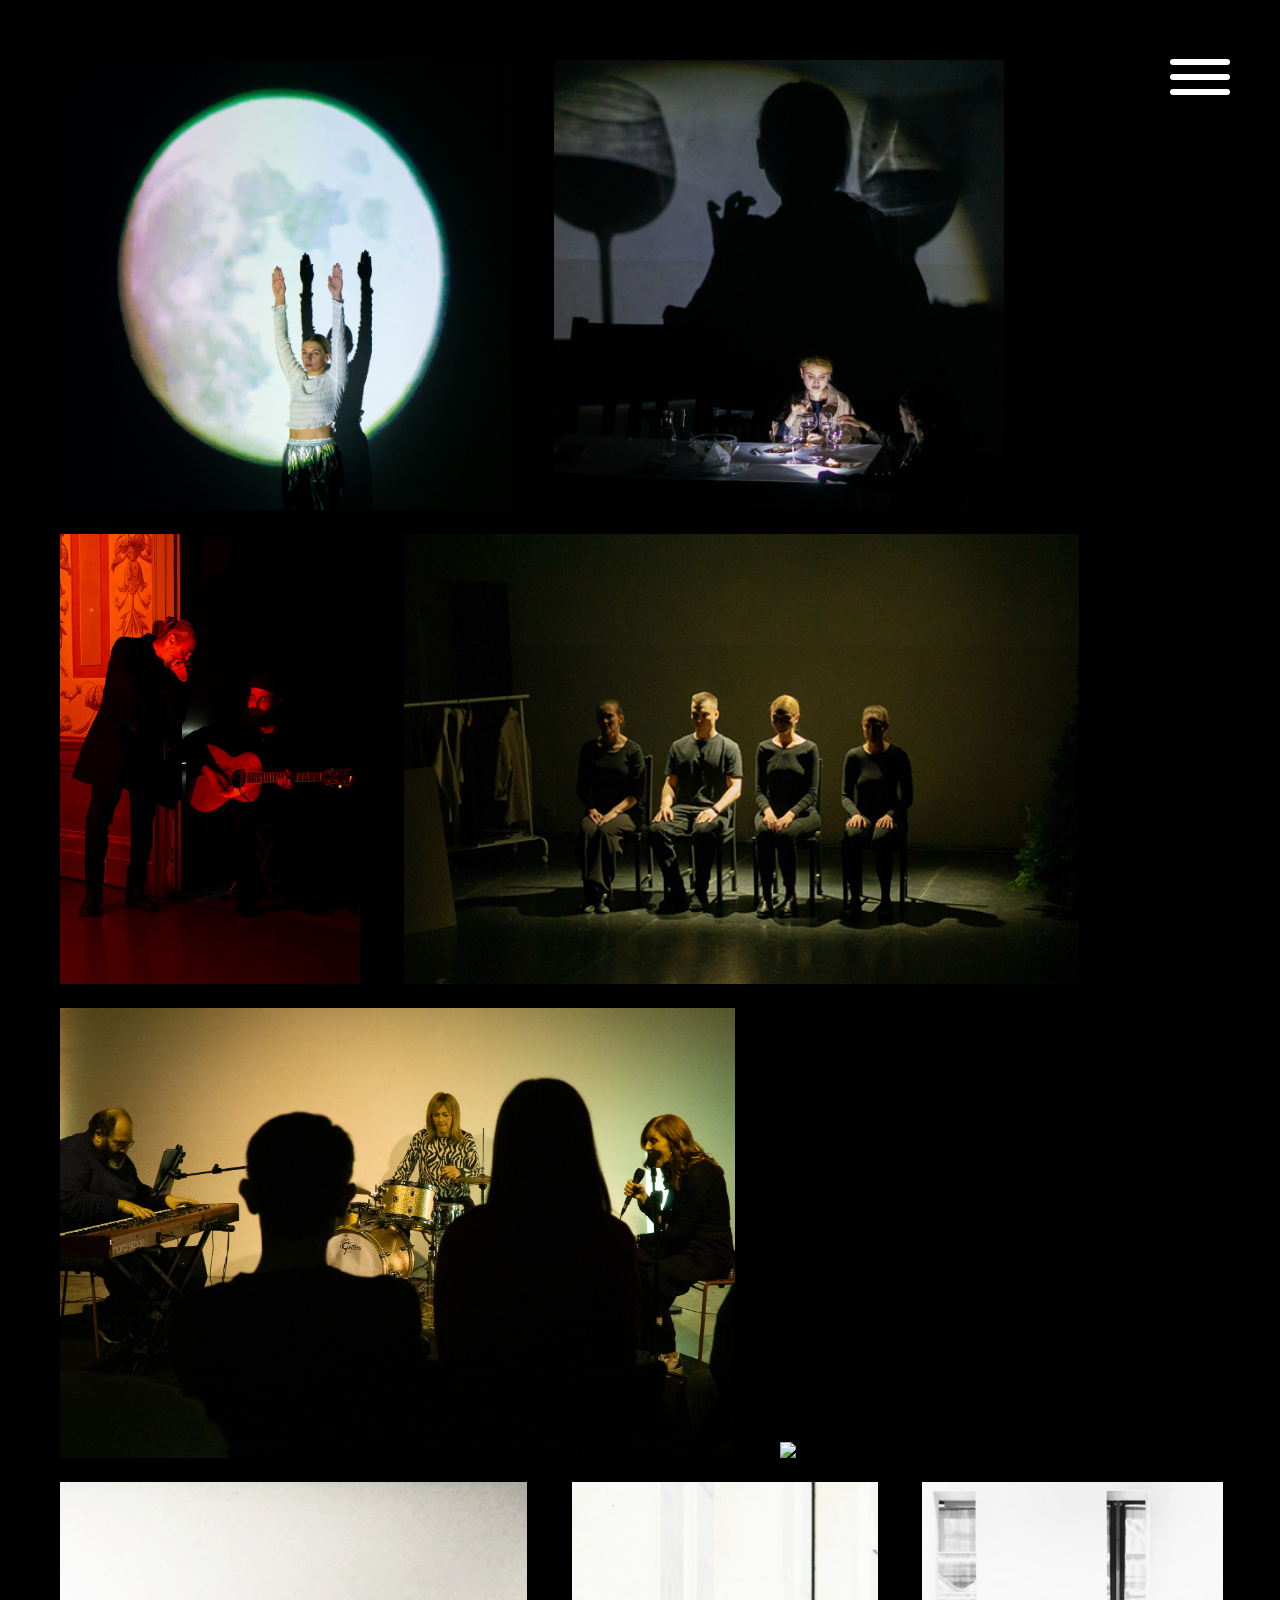
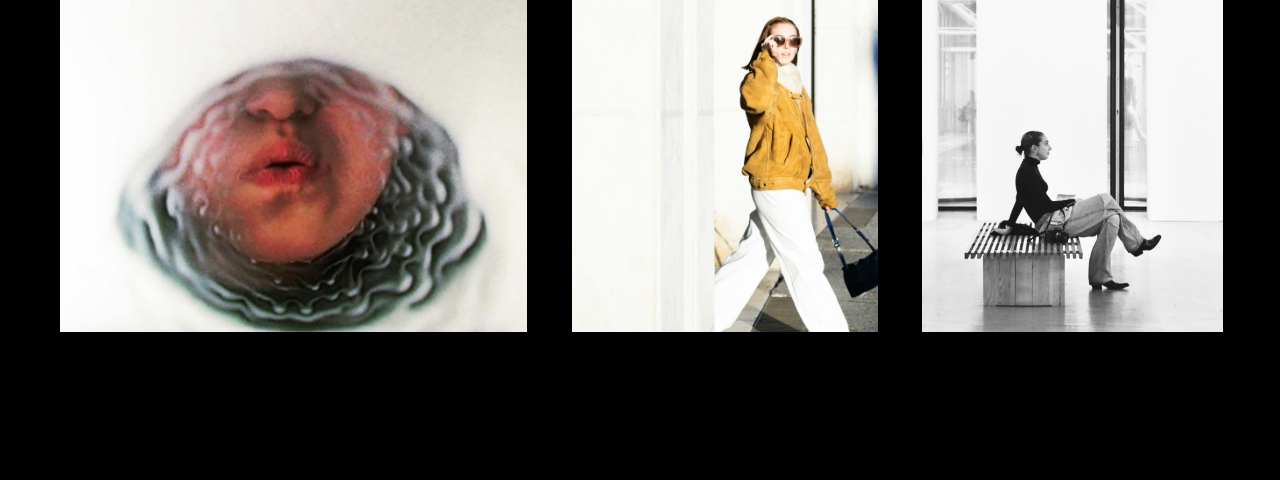
==== ph.html @ f19edca5 "menu js" ====
<!DOCTYPE html>
<html lang="en">
<head>
    <meta charset="UTF-8">
    <meta name="viewport" content="width=device-width, initial-scale=1.0">
    <link rel="stylesheet" href="css/style.css">
    <link rel="stylesheet" href="hamburgers.css">
    <title>Gaia Di Donna Portfolio/ph</title>
</head>

<button id="toggle" class="hamburger hamburger--arrow" type="button">
    <span class="hamburger-box">
      <span class="hamburger-inner"></span>
    </span>
  </button>

<nav id="menu">
 <ul>
    <li><a href="index.html" class="menu-item">Gaia Di Donna</a></li>
    <li><a href="#Work" class="menu-item">Work</a></li>
    <li><a href="ph.html" class="menu-item">PH</a></li>
    <li><a href="#graphic" class="menu-item">Graphic</a></li>
 </ul>
 <h3>
    <p1><categories>Education</categories><br>
    Liceo Leonardo graphic<br>
    IUSVE Advertising & Marketing<br>
    LABA Digital design and communication<br>
    <categories>Languages</categories><br>
    It (madrelingua)<br>
    En (B1)<br>
    <categories>Interest</categories><br>
    Art | Design | Photography | Architcture | Cinema | Music |<br>
    <categories>Skills</categories><br>
    Good listener and communicator | Organizational and planning skills | Critical thinking | Motivated | Responsibility | Creativity !<br>
    <categories>Digital Skils</categories><br>
    Ps, Ai, In, Pr, Ae, XD | Figma | Social Media | Wordpress | HTML CSS SASS |<br><br>
    <categories>Contact</categories><br>
    <a href="mailto:gaialibera2001@gmail.com">gaialibera2001@gmail.com</a><br>
    <a href="https://www.instagram.com/gaia.didonna/" target="_blank">Instagram</a><br>
    <a href="https://www.linkedin.com/in/gaia-di-donna-918ab31b4" target="_blank">Linkedin</a><br><br></p1>
    <p2><credits>This website is designed and developed By me</credits></p2>
 </h3>
</nav>

<div class="Photographies">
    <img id="PH1" src="images/handsup-09.jpg">
    <img id="PH2" src="images/bielorusso-5.jpg">
    <img id="PH5" src="images/fote.jpg">
    <img id="PH4" src="images/foto.jpg">
    <img id="PH3" src="images/ambientejazz-2.jpg">
    <img id="PH6" src="images/fota.jpg">
    <img id="PH7" src="images/Avisco.png">
    <img id="PH8" src="images/cla.jpg">
    <img id="PH9" src="images/foti.jpg">
</div>

<script src="animation.js"></script>
</html>
---- css/style.css ----
* {
  font-family: Helvetica;
  margin: 0px;
}

a {
  text-decoration: none;
}

#toggle {
  transform: scale(1.5);
  width: 100px;
  height: 100px;
  position: fixed;
  top: 30px;
  right: 30px;
  z-index: 100;
}

#menu {
  background-color: white;
  color: black;
  width: 27vh;
  height: 100vh;
  text-align: left;
  position: fixed;
  right: -27vh;
  transition: all 0.3s;
  padding-top: 75px;
  z-index: 99;
}
#menu li {
  list-style-type: none;
}
#menu ul a {
  text-decoration: none;
  font-size: 20pt;
  margin-left: -20px;
  font-weight: lighter;
  color: black;
  position: relative;
  top: 100px;
}
#menu h3 {
  font-weight: lighter;
  font-size: 9pt;
  position: absolute;
  bottom: 70px;
  margin: 20px;
}
#menu h3 p1 {
  line-height: 18px;
}
#menu h3 p1 categories {
  font-weight: bold;
}
#menu h3 a {
  text-decoration: none;
  color: black;
}

#menu.active {
  right: 0;
}

text {
  color: rgb(150, 150, 150);
  font-size: 15px;
  position: relative;
  top: 10px;
  left: 90px;
}
text p {
  white-space: pre-line;
}

div.sfondo {
  height: 100vh;
  width: 100vw;
  background-color: black;
  z-index: 0;
}
div.sfondo img {
  height: 300px;
  position: absolute;
  top: 500px;
}
div.sfondo #bosch-fragola {
  left: 560px;
}
div.sfondo #bosch-verticale {
  left: 1140px;
}
div.sfondo #bosch-gufo {
  height: 350px;
  top: 480px;
  left: 30px;
}

.Photographies {
  height: 2000px;
  width: 100vw;
  background-color: black;
  z-index: 0;
  padding: 40px;
}
.Photographies img {
  height: 450px;
  margin-top: 20px;
  margin-left: 20px;
  margin-right: 20px;
}

@media screen and (max-width: 767px) {
  div.portfolio {
    height: 1920px;
    width: 767px;
  }
}

/*# sourceMappingURL=style.css.map */
---- hamburgers.css ----
/*!
 * Hamburgers
 * @description Tasty CSS-animated hamburgers
 * @author Jonathan Suh @jonsuh
 * @site https://jonsuh.com/hamburgers
 * @link https://github.com/jonsuh/hamburgers
 */
.hamburger {
  padding: 15px 15px;
  display: inline-block;
  cursor: pointer;
  transition-property: opacity, filter;
  transition-duration: 0.15s;
  transition-timing-function: linear;
  font: inherit;
  color: inherit;
  text-transform: none;
  background-color: transparent;
  border: 0;
  margin: 0;
  overflow: visible; }
  .hamburger.is-active .hamburger-inner,
  .hamburger.is-active .hamburger-inner::before,
  .hamburger.is-active .hamburger-inner::after {
    background-color: #000; }

.hamburger-box {
  width: 40px;
  height: 24px;
  display: inline-block;
  position: relative; }

.hamburger-inner {
  display: block;
  top: 50%;
  margin-top: -2px; }
  .hamburger-inner, .hamburger-inner::before, .hamburger-inner::after {
    width: 40px;
    height: 4px;
    background-color: #ffffff;
    border-radius: 4px;
    position: absolute;
    transition-property: transform;
    transition-duration: 0.15s;
    transition-timing-function: ease; }
  .hamburger-inner::before, .hamburger-inner::after {
    content: "";
    display: block; }
  .hamburger-inner::before {
    top: -10px; }
  .hamburger-inner::after {
    bottom: -10px; }

/*
   * Arrow
   */
.hamburger--arrow.is-active .hamburger-inner::before {
  transform: translate3d(-8px, 0, 0) rotate(-45deg) scale(0.7, 1); }

.hamburger--arrow.is-active .hamburger-inner::after {
  transform: translate3d(-8px, 0, 0) rotate(45deg) scale(0.7, 1); }
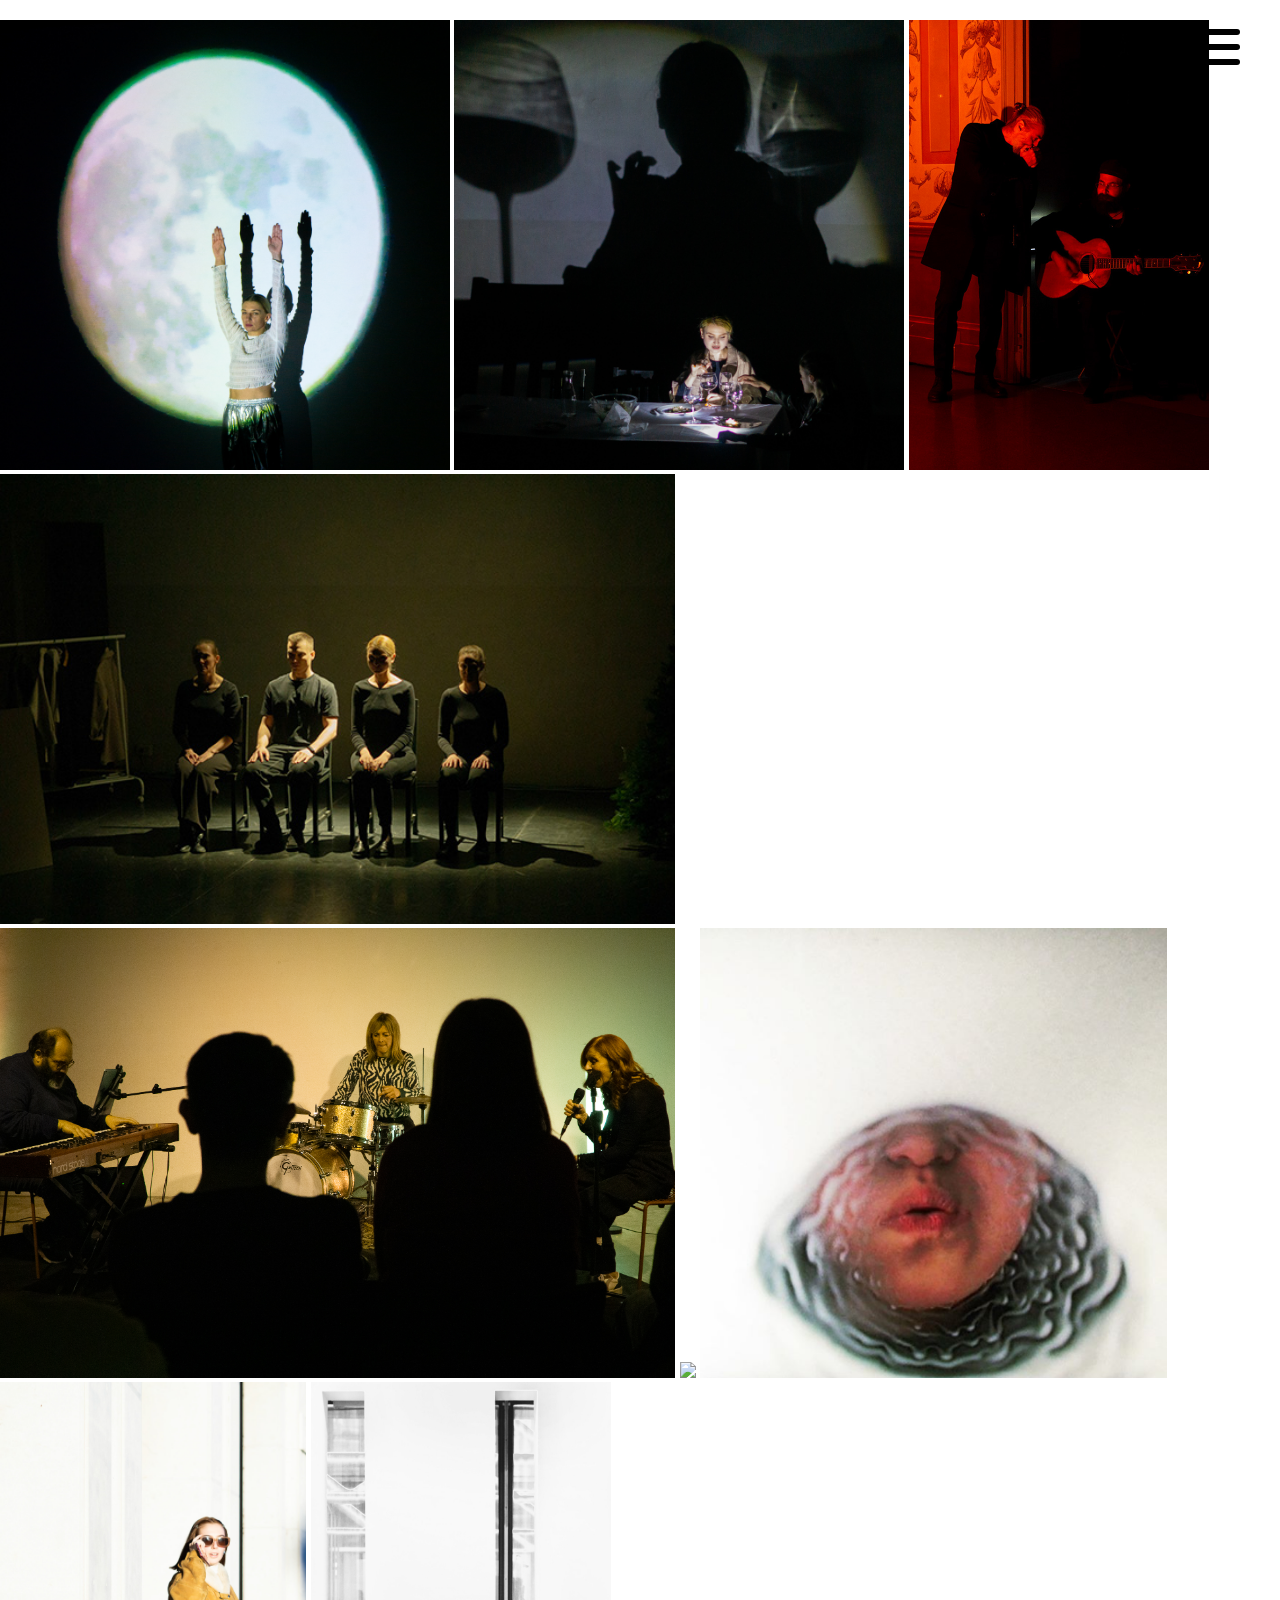
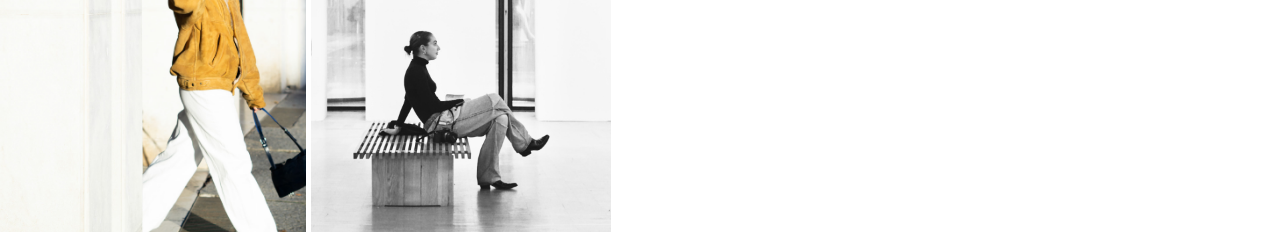
==== commit 08040576: "non ricordo" ====
--- a/ph.html
+++ b/ph.html
@@ -5,6 +5,7 @@
     <meta name="viewport" content="width=device-width, initial-scale=1.0">
     <link rel="stylesheet" href="css/style.css">
     <link rel="stylesheet" href="hamburgers.css">
+    <link href="https://cdn.jsdelivr.net/npm/bootstrap@5.3.2/dist/css/bootstrap.min.css" rel="stylesheet" integrity="sha384-T3c6CoIi6uLrA9TneNEoa7RxnatzjcDSCmG1MXxSR1GAsXEV/Dwwykc2MPK8M2HN" crossorigin="anonymous">
     <title>Gaia Di Donna Portfolio/ph</title>
 </head>
 
@@ -43,7 +44,7 @@
  </h3>
 </nav>
 
-<div class="Photographies">
+<div class="container">
     <img id="PH1" src="images/handsup-09.jpg">
     <img id="PH2" src="images/bielorusso-5.jpg">
     <img id="PH5" src="images/fote.jpg">
--- a/css/style.css
+++ b/css/style.css
@@ -12,19 +12,18 @@
   width: 100px;
   height: 100px;
   position: fixed;
-  top: 30px;
-  right: 30px;
+  right: 20px;
   z-index: 100;
 }
 
 #menu {
   background-color: white;
   color: black;
-  width: 27vh;
+  width: 40vh;
   height: 100vh;
   text-align: left;
   position: fixed;
-  right: -27vh;
+  right: -40vh;
   transition: all 0.3s;
   padding-top: 75px;
   z-index: 99;
@@ -39,7 +38,10 @@
   font-weight: lighter;
   color: black;
   position: relative;
-  top: 100px;
+  top: 30px;
+}
+#menu li :hover {
+  color: rgb(208, 208, 208);
 }
 #menu h3 {
   font-weight: lighter;
@@ -74,47 +76,52 @@
   white-space: pre-line;
 }
 
-div.sfondo {
+.slider {
+  position: relative;
+  width: 100vw;
   height: 100vh;
-  width: 100vw;
-  background-color: black;
-  z-index: 0;
+  overflow: hidden;
 }
-div.sfondo img {
-  height: 300px;
+.slider .slide {
+  display: none;
   position: absolute;
-  top: 500px;
+  width: 100%;
+  height: 100%;
+  object-fit: cover;
+  opacity: 0;
+  transition: opacity 1s ease-in-out;
 }
-div.sfondo #bosch-fragola {
-  left: 560px;
-}
-div.sfondo #bosch-verticale {
-  left: 1140px;
-}
-div.sfondo #bosch-gufo {
-  height: 350px;
-  top: 480px;
-  left: 30px;
+.slider .active {
+  display: block;
+  opacity: 1;
+  transition: opacity 1s ease-in-out;
 }
 
-.Photographies {
-  height: 2000px;
-  width: 100vw;
-  background-color: black;
+.container {
+  height: 100vh;
+  width: 95vw;
+  position: absolute;
+  left: 0;
+  background-color: rgb(255, 255, 255);
   z-index: 0;
-  padding: 40px;
+  padding-top: 20px;
 }
-.Photographies img {
+.container img {
   height: 450px;
-  margin-top: 20px;
-  margin-left: 20px;
-  margin-right: 20px;
 }
 
-@media screen and (max-width: 767px) {
-  div.portfolio {
-    height: 1920px;
-    width: 767px;
+@media screen and (max-width: 720px) {
+  #menu.active {
+    width: 100vw;
+  }
+  #menu.active ul a {
+    font-size: 24px;
+  }
+  #menu.active h3 {
+    font-size: 12px;
+  }
+  .slider {
+    display: block;
   }
 }
 
--- a/hamburgers.css
+++ b/hamburgers.css
@@ -37,7 +37,7 @@
   .hamburger-inner, .hamburger-inner::before, .hamburger-inner::after {
     width: 40px;
     height: 4px;
-    background-color: #ffffff;
+    background-color: #000000;
     border-radius: 4px;
     position: absolute;
     transition-property: transform;
@@ -60,3 +60,4 @@
 .hamburger--arrow.is-active .hamburger-inner::after {
   transform: translate3d(-8px, 0, 0) rotate(45deg) scale(0.7, 1); }
 
+  
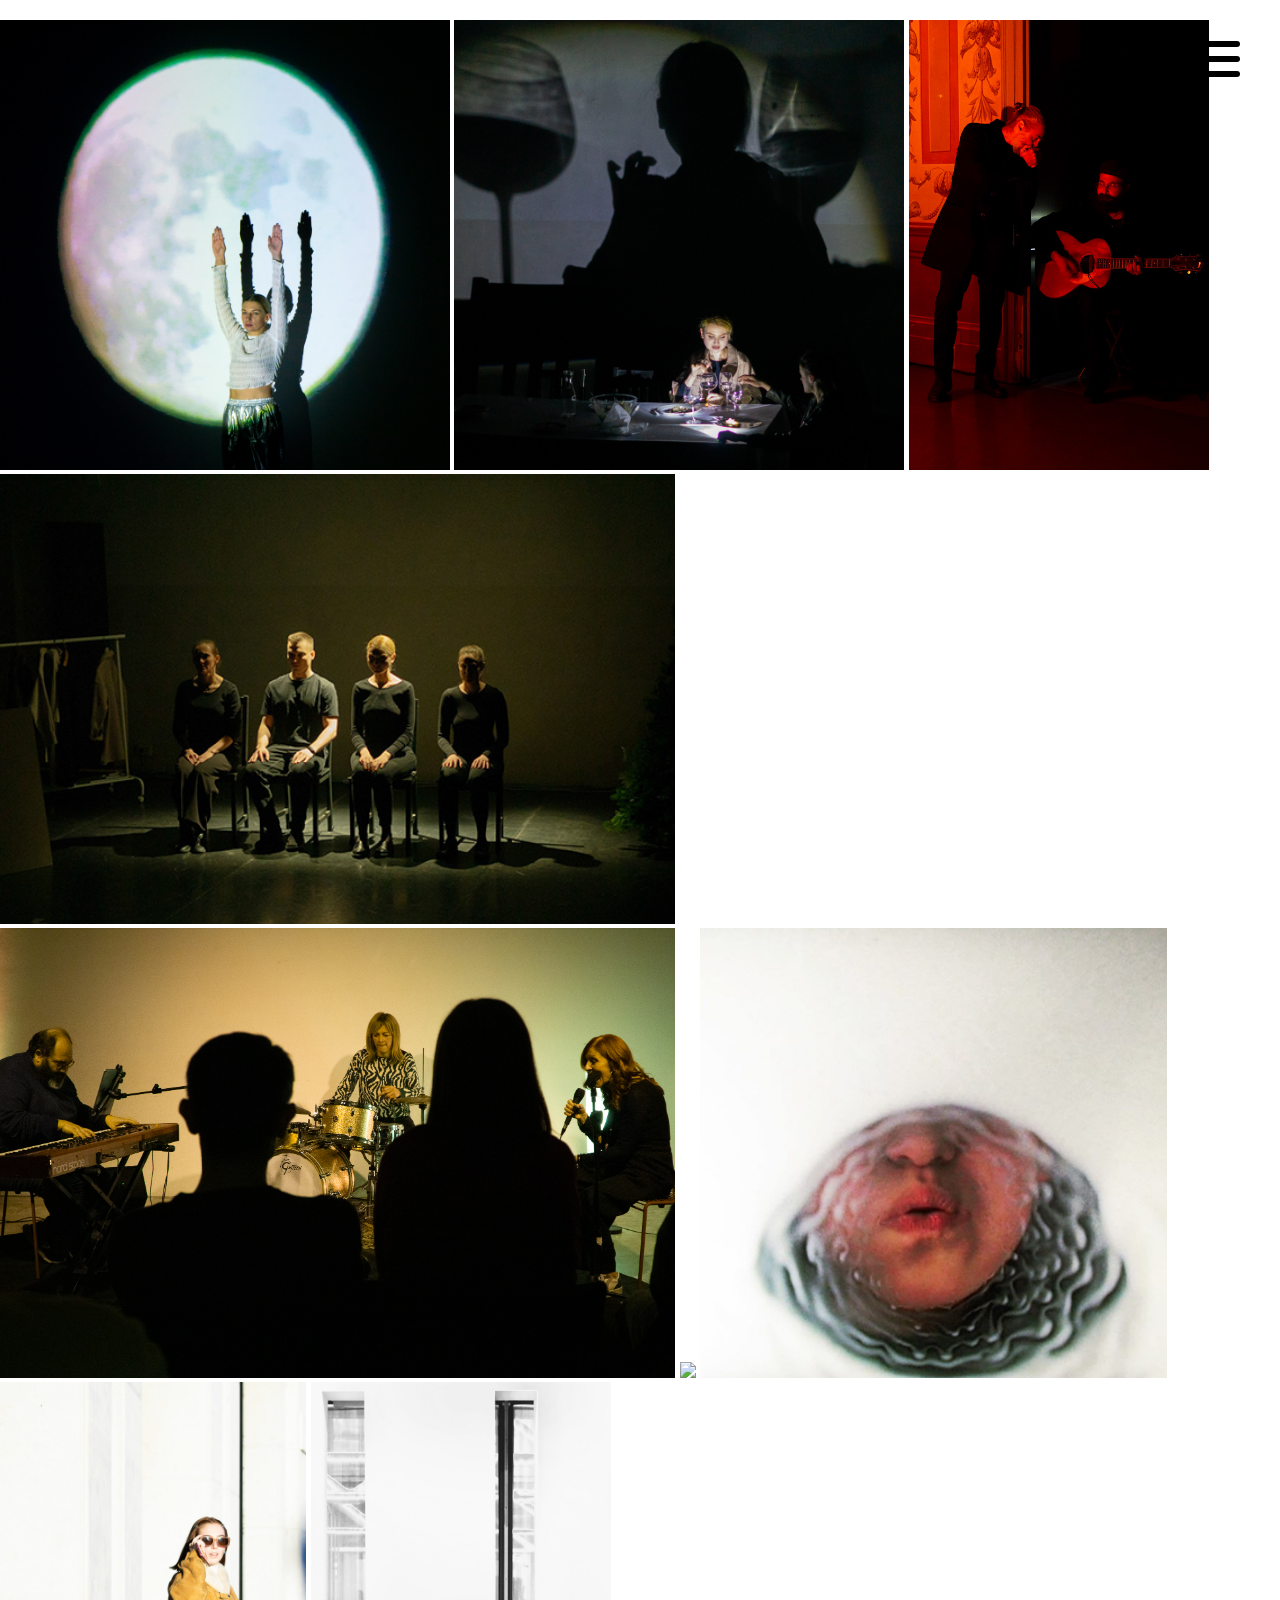
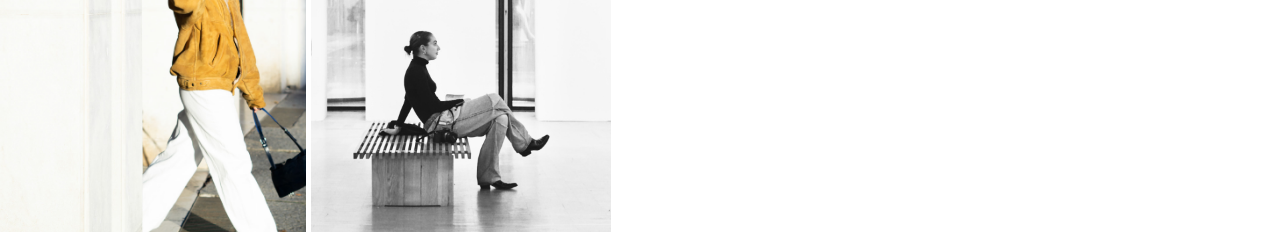
==== commit 9a38ff24: "new-website" ====
--- a/ph.html
+++ b/ph.html
@@ -16,12 +16,6 @@
   </button>
 
 <nav id="menu">
- <ul>
-    <li><a href="index.html" class="menu-item">Gaia Di Donna</a></li>
-    <li><a href="#Work" class="menu-item">Work</a></li>
-    <li><a href="ph.html" class="menu-item">PH</a></li>
-    <li><a href="#graphic" class="menu-item">Graphic</a></li>
- </ul>
  <h3>
     <p1><categories>Education</categories><br>
     Liceo Leonardo graphic<br>
--- a/css/style.css
+++ b/css/style.css
@@ -1,10 +1,6 @@
 * {
   font-family: Helvetica;
   margin: 0px;
-}
-
-a {
-  text-decoration: none;
 }
 
 #toggle {
@@ -14,6 +10,7 @@
   position: fixed;
   right: 20px;
   z-index: 100;
+  top: 12px;
 }
 
 #menu {
@@ -28,26 +25,11 @@
   padding-top: 75px;
   z-index: 99;
 }
-#menu li {
-  list-style-type: none;
-}
-#menu ul a {
-  text-decoration: none;
-  font-size: 20pt;
-  margin-left: -20px;
-  font-weight: lighter;
-  color: black;
-  position: relative;
-  top: 30px;
-}
-#menu li :hover {
-  color: rgb(208, 208, 208);
-}
 #menu h3 {
   font-weight: lighter;
   font-size: 9pt;
   position: absolute;
-  bottom: 70px;
+  bottom: 0px;
   margin: 20px;
 }
 #menu h3 p1 {
@@ -76,10 +58,46 @@
   white-space: pre-line;
 }
 
+body {
+  width: 100;
+  height: 100;
+  z-index: 0;
+}
+body .menu-item {
+  width: 50vw;
+  height: 50vh;
+  text-decoration: none;
+  color: rgb(0, 0, 0);
+  font-size: 70px;
+  display: flex;
+  flex-direction: column;
+  justify-content: end;
+  position: fixed;
+}
+body .carousel-item {
+  object-fit: cover;
+}
+body #about {
+  top: 0;
+  right: 0;
+  background-color: rgb(148, 0, 0);
+  flex-direction: row;
+  justify-content: right;
+}
+body #work {
+  right: 0;
+  top: 50vh;
+  background-color: rgb(148, 0, 0);
+}
+body #graphic {
+  top: 50vh;
+  background-color: blue;
+}
+
 .slider {
   position: relative;
-  width: 100vw;
-  height: 100vh;
+  width: 50vw;
+  height: 50vh;
   overflow: hidden;
 }
 .slider .slide {
@@ -94,12 +112,11 @@
 .slider .active {
   display: block;
   opacity: 1;
-  transition: opacity 1s ease-in-out;
 }
 
 .container {
   height: 100vh;
-  width: 95vw;
+  width: 100vw;
   position: absolute;
   left: 0;
   background-color: rgb(255, 255, 255);
@@ -123,6 +140,11 @@
   .slider {
     display: block;
   }
+  .section {
+    width: 100vw;
+    height: 25vh;
+    position: fixed;
+  }
 }
 
 /*# sourceMappingURL=style.css.map */
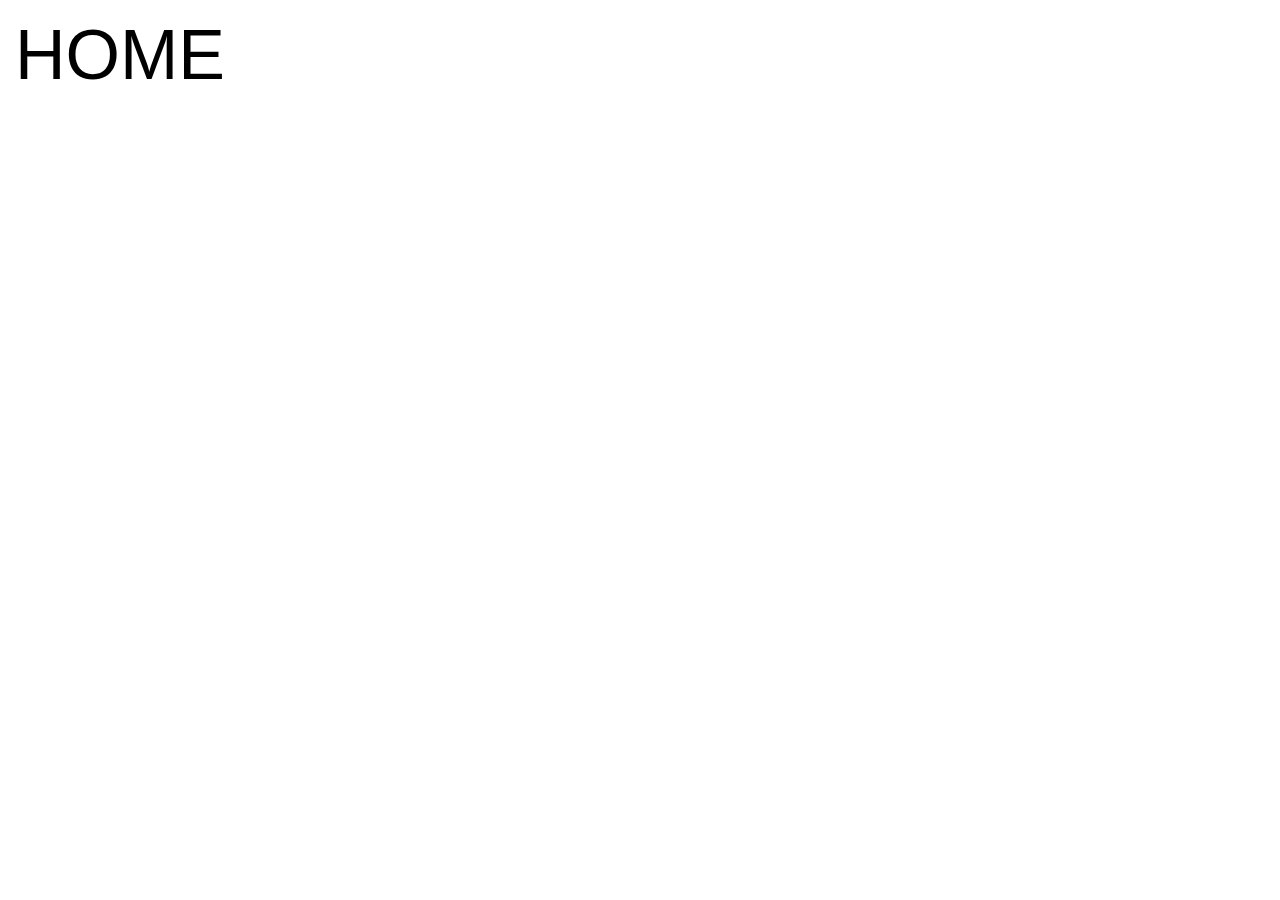
==== commit 65cd1a81: "Before Typewriter" ====
--- a/ph.html
+++ b/ph.html
@@ -1,55 +1,25 @@
 <!DOCTYPE html>
 <html lang="en">
+
 <head>
-    <meta charset="UTF-8">
-    <meta name="viewport" content="width=device-width, initial-scale=1.0">
-    <link rel="stylesheet" href="css/style.css">
-    <link rel="stylesheet" href="hamburgers.css">
-    <link href="https://cdn.jsdelivr.net/npm/bootstrap@5.3.2/dist/css/bootstrap.min.css" rel="stylesheet" integrity="sha384-T3c6CoIi6uLrA9TneNEoa7RxnatzjcDSCmG1MXxSR1GAsXEV/Dwwykc2MPK8M2HN" crossorigin="anonymous">
-    <title>Gaia Di Donna Portfolio/ph</title>
+  <meta charset="UTF-8">
+  <meta name="viewport" content="width=device-width, initial-scale=1.0">
+  <link rel="stylesheet" href="css/style.css">
+  <title>Gaia Di Donna Portfolio</title>
 </head>
 
-<button id="toggle" class="hamburger hamburger--arrow" type="button">
-    <span class="hamburger-box">
-      <span class="hamburger-inner"></span>
-    </span>
-  </button>
 
-<nav id="menu">
- <h3>
-    <p1><categories>Education</categories><br>
-    Liceo Leonardo graphic<br>
-    IUSVE Advertising & Marketing<br>
-    LABA Digital design and communication<br>
-    <categories>Languages</categories><br>
-    It (madrelingua)<br>
-    En (B1)<br>
-    <categories>Interest</categories><br>
-    Art | Design | Photography | Architcture | Cinema | Music |<br>
-    <categories>Skills</categories><br>
-    Good listener and communicator | Organizational and planning skills | Critical thinking | Motivated | Responsibility | Creativity !<br>
-    <categories>Digital Skils</categories><br>
-    Ps, Ai, In, Pr, Ae, XD | Figma | Social Media | Wordpress | HTML CSS SASS |<br><br>
-    <categories>Contact</categories><br>
-    <a href="mailto:gaialibera2001@gmail.com">gaialibera2001@gmail.com</a><br>
-    <a href="https://www.instagram.com/gaia.didonna/" target="_blank">Instagram</a><br>
-    <a href="https://www.linkedin.com/in/gaia-di-donna-918ab31b4" target="_blank">Linkedin</a><br><br></p1>
-    <p2><credits>This website is designed and developed By me</credits></p2>
- </h3>
-</nav>
-
-<div class="container">
-    <img id="PH1" src="images/handsup-09.jpg">
-    <img id="PH2" src="images/bielorusso-5.jpg">
-    <img id="PH5" src="images/fote.jpg">
-    <img id="PH4" src="images/foto.jpg">
-    <img id="PH3" src="images/ambientejazz-2.jpg">
-    <img id="PH6" src="images/fota.jpg">
-    <img id="PH7" src="images/Avisco.png">
-    <img id="PH8" src="images/cla.jpg">
-    <img id="PH9" src="images/foti.jpg">
+</div class="menu-item" id="home">
+  <a href="index.html">
+     <h2>HOME</h2>
+  </a>
 </div>
 
+
+<body>
+    
+</body>
+
 <script src="animation.js"></script>
-</html>
 
+</html>--- a/css/style.css
+++ b/css/style.css
@@ -1,149 +1,180 @@
 * {
-  font-family: Helvetica;
+  font-family: Arial, Helvetica, sans-serif;
+  font-weight: lighter;
   margin: 0px;
 }
 
+h2 {
+  color: rgb(0, 0, 0);
+  font-size: 70px;
+  margin: 15px;
+}
+
+a {
+  text-decoration: none;
+}
+
 #toggle {
-  transform: scale(1.5);
-  width: 100px;
-  height: 100px;
+  z-index: 200;
   position: fixed;
-  right: 20px;
-  z-index: 100;
-  top: 12px;
 }
 
 #menu {
-  background-color: white;
-  color: black;
-  width: 40vh;
-  height: 100vh;
+  background-color: none;
+  color: rgb(0, 0, 0);
+  width: 35vw;
+  height: 60vh;
   text-align: left;
   position: fixed;
-  right: -40vh;
-  transition: all 0.3s;
-  padding-top: 75px;
-  z-index: 99;
+  left: -40vw;
+  top: 90px;
+  transition: all 0.6s;
+  z-index: 90;
+  padding: 15px;
 }
 #menu h3 {
   font-weight: lighter;
-  font-size: 9pt;
+  font-size: 13pt;
   position: absolute;
-  bottom: 0px;
-  margin: 20px;
+  line-height: 25px;
 }
-#menu h3 p1 {
-  line-height: 18px;
-}
-#menu h3 p1 categories {
+#menu h3 categories {
   font-weight: bold;
 }
-#menu h3 a {
+#menu .social {
+  color: rgb(0, 0, 0);
   text-decoration: none;
-  color: black;
+}
+
+#menu .social:hover {
+  color: #1422eb;
 }
 
 #menu.active {
-  right: 0;
-}
-
-text {
-  color: rgb(150, 150, 150);
-  font-size: 15px;
-  position: relative;
-  top: 10px;
-  left: 90px;
-}
-text p {
-  white-space: pre-line;
+  left: 0;
 }
 
 body {
-  width: 100;
-  height: 100;
+  width: 100%;
+  height: 100%;
   z-index: 0;
 }
 body .menu-item {
-  width: 50vw;
-  height: 50vh;
-  text-decoration: none;
-  color: rgb(0, 0, 0);
-  font-size: 70px;
-  display: flex;
+  width: 50%;
+  height: 50%;
+  position: fixed;
+  display: inline-flex;
   flex-direction: column;
-  justify-content: end;
-  position: fixed;
-}
-body .carousel-item {
-  object-fit: cover;
 }
 body #about {
   top: 0;
-  right: 0;
-  background-color: rgb(148, 0, 0);
-  flex-direction: row;
-  justify-content: right;
+  left: 0;
+  background-color: #a5b700;
 }
 body #work {
-  right: 0;
-  top: 50vh;
-  background-color: rgb(148, 0, 0);
+  left: 0;
+  top: 50%;
+  background-color: #a5b700;
+  justify-content: end;
 }
 body #graphic {
-  top: 50vh;
-  background-color: blue;
+  left: 50%;
+  top: 50%;
+  background-color: rgb(0, 0, 0);
+  justify-content: end;
+}
+body #ph {
+  left: 50%;
+  top: 0;
+  background-color: #dedede;
+  justify-content: end;
+}
+body .img-background {
+  height: 50vh;
+  width: 50vw;
+  display: none;
+  object-fit: cover;
 }
 
-.slider {
-  position: relative;
-  width: 50vw;
-  height: 50vh;
-  overflow: hidden;
-}
-.slider .slide {
-  display: none;
-  position: absolute;
-  width: 100%;
-  height: 100%;
-  object-fit: cover;
-  opacity: 0;
-  transition: opacity 1s ease-in-out;
-}
-.slider .active {
-  display: block;
-  opacity: 1;
+h2:hover {
+  color: #1422eb;
 }
 
-.container {
-  height: 100vh;
-  width: 100vw;
-  position: absolute;
-  left: 0;
-  background-color: rgb(255, 255, 255);
-  z-index: 0;
-  padding-top: 20px;
+.menu-item:hover .notinhover {
+  display: none;
 }
-.container img {
-  height: 450px;
+.menu-item:hover .img-background {
+  display: block;
 }
 
-@media screen and (max-width: 720px) {
+.scrolling {
+  display: inline-block;
+  white-space: nowrap;
+  display: inline-block;
+  animation: scrolling 10s linear infinite;
+}
+
+.message {
+  font-size: 70px;
+  color: #dedede;
+  white-space: nowrap;
+  display: inline-block;
+}
+
+@keyframes scrolling {
+  0% {
+    transform: translate3d(51%, 0, 0);
+  }
+  100% {
+    transform: translate3d(-100%, 0, 0);
+  }
+}
+@media screen and (max-width: 768px) {
+  #menu {
+    background-color: #a5b700;
+    height: 90vh;
+    width: 100vw;
+    left: 0;
+    top: -100vh;
+    z-index: 100;
+  }
+  #menu h3 {
+    margin-top: 70px;
+  }
   #menu.active {
+    top: 15vh;
+  }
+  #toggle {
+    font-size: 50px;
+  }
+  body {
+    height: 100vh;
+    width: 100vw;
+    display: block;
+  }
+  body .menu-item {
+    width: 100vw;
+    height: 25vh;
+  }
+  body .menu-item h2 {
+    font-size: 50px;
+  }
+  body #ph {
+    top: 25vh;
+    left: 0px;
+  }
+  body #ph .img-background {
+    height: 25vh;
     width: 100vw;
   }
-  #menu.active ul a {
-    font-size: 24px;
+  body #work {
+    top: 75vh;
   }
-  #menu.active h3 {
-    font-size: 12px;
+  body #graphic {
+    left: 0px;
   }
-  .slider {
-    display: block;
-  }
-  .section {
-    width: 100vw;
-    height: 25vh;
-    position: fixed;
+  body #graphic .img-background {
+    display: none;
   }
 }
 
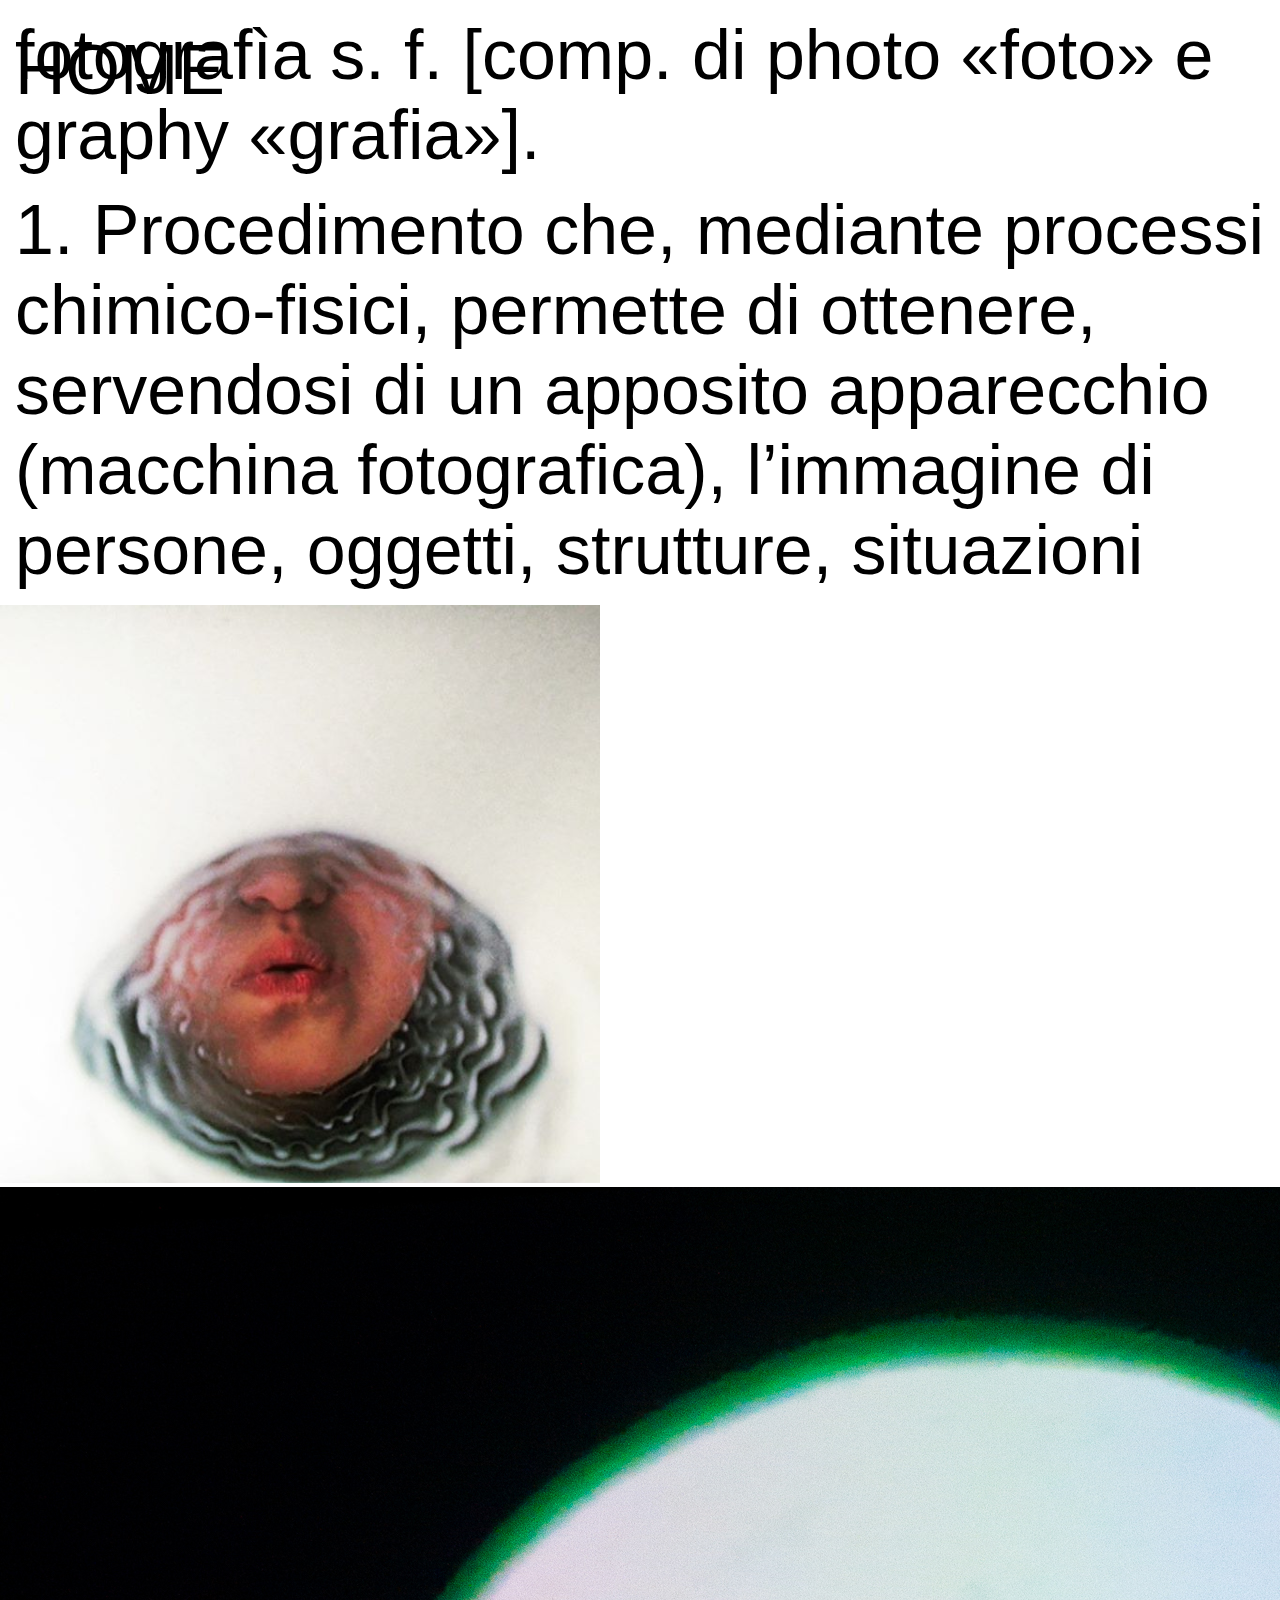
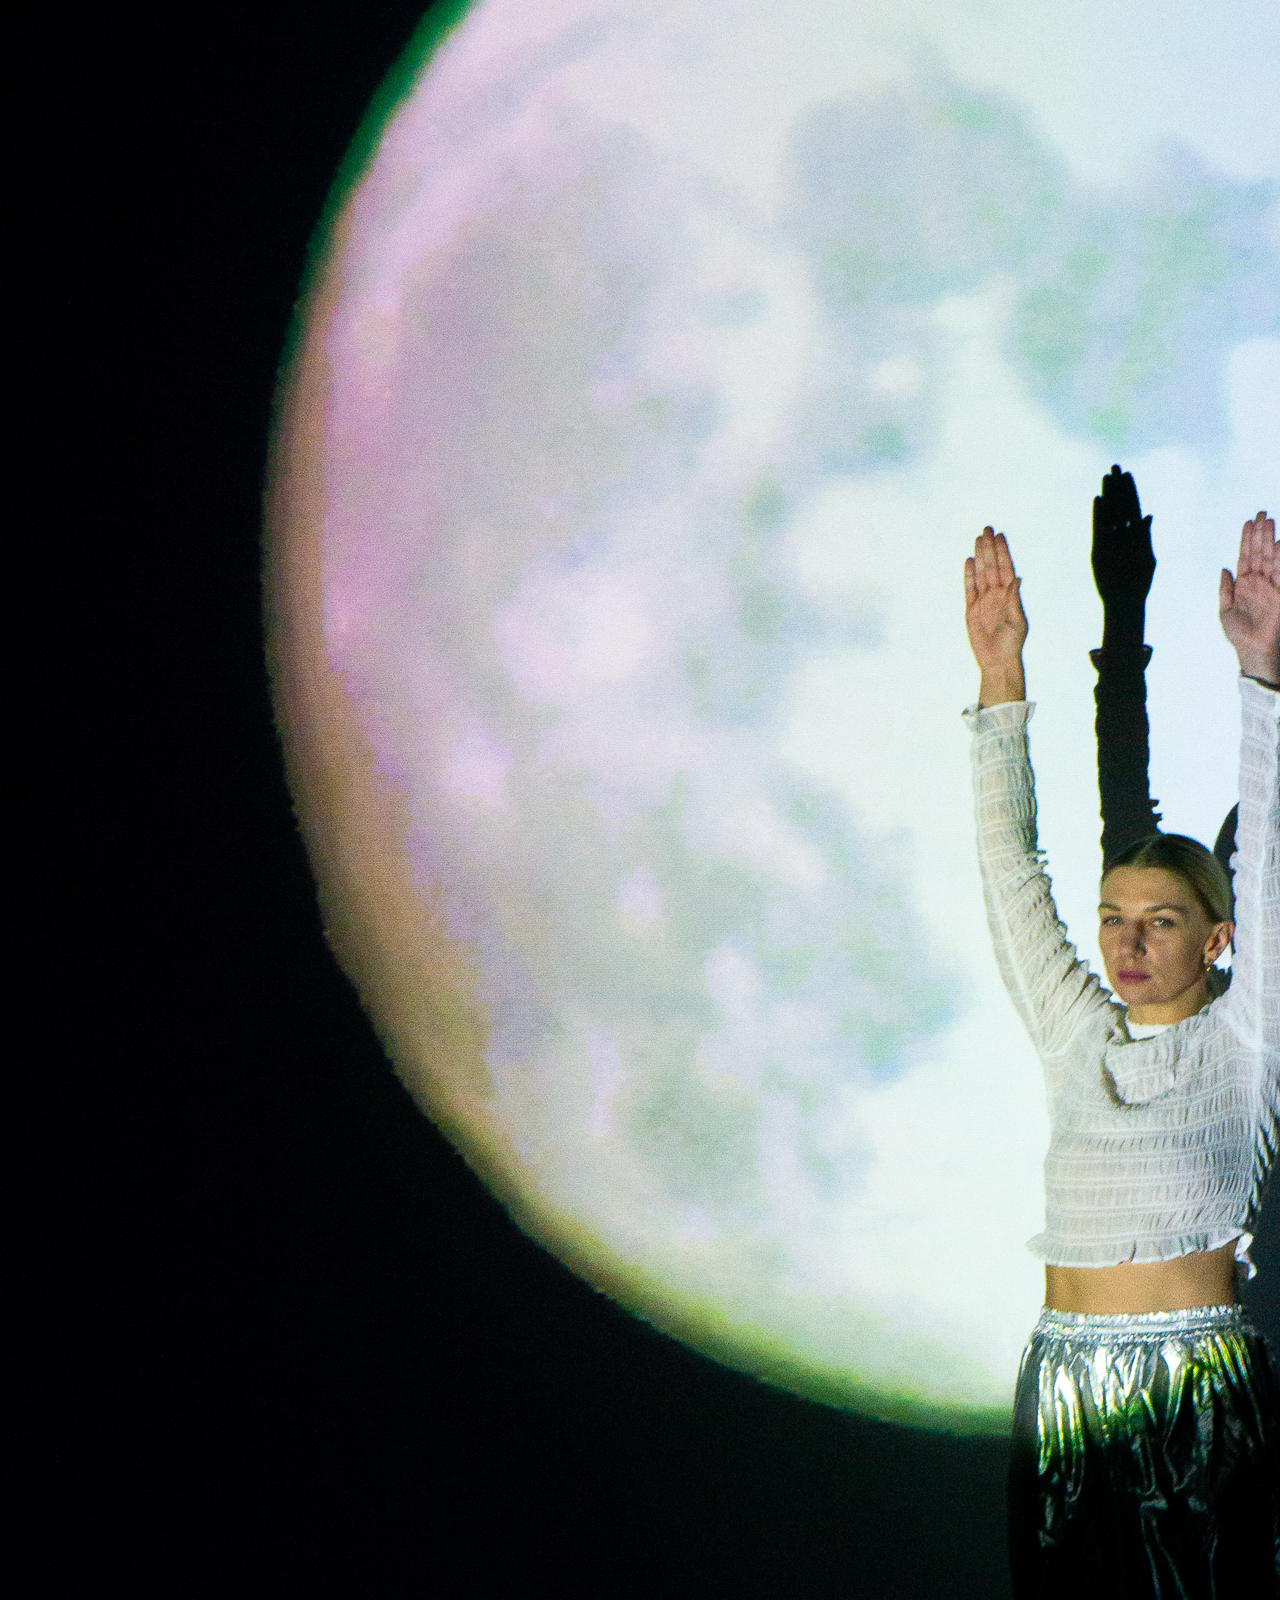
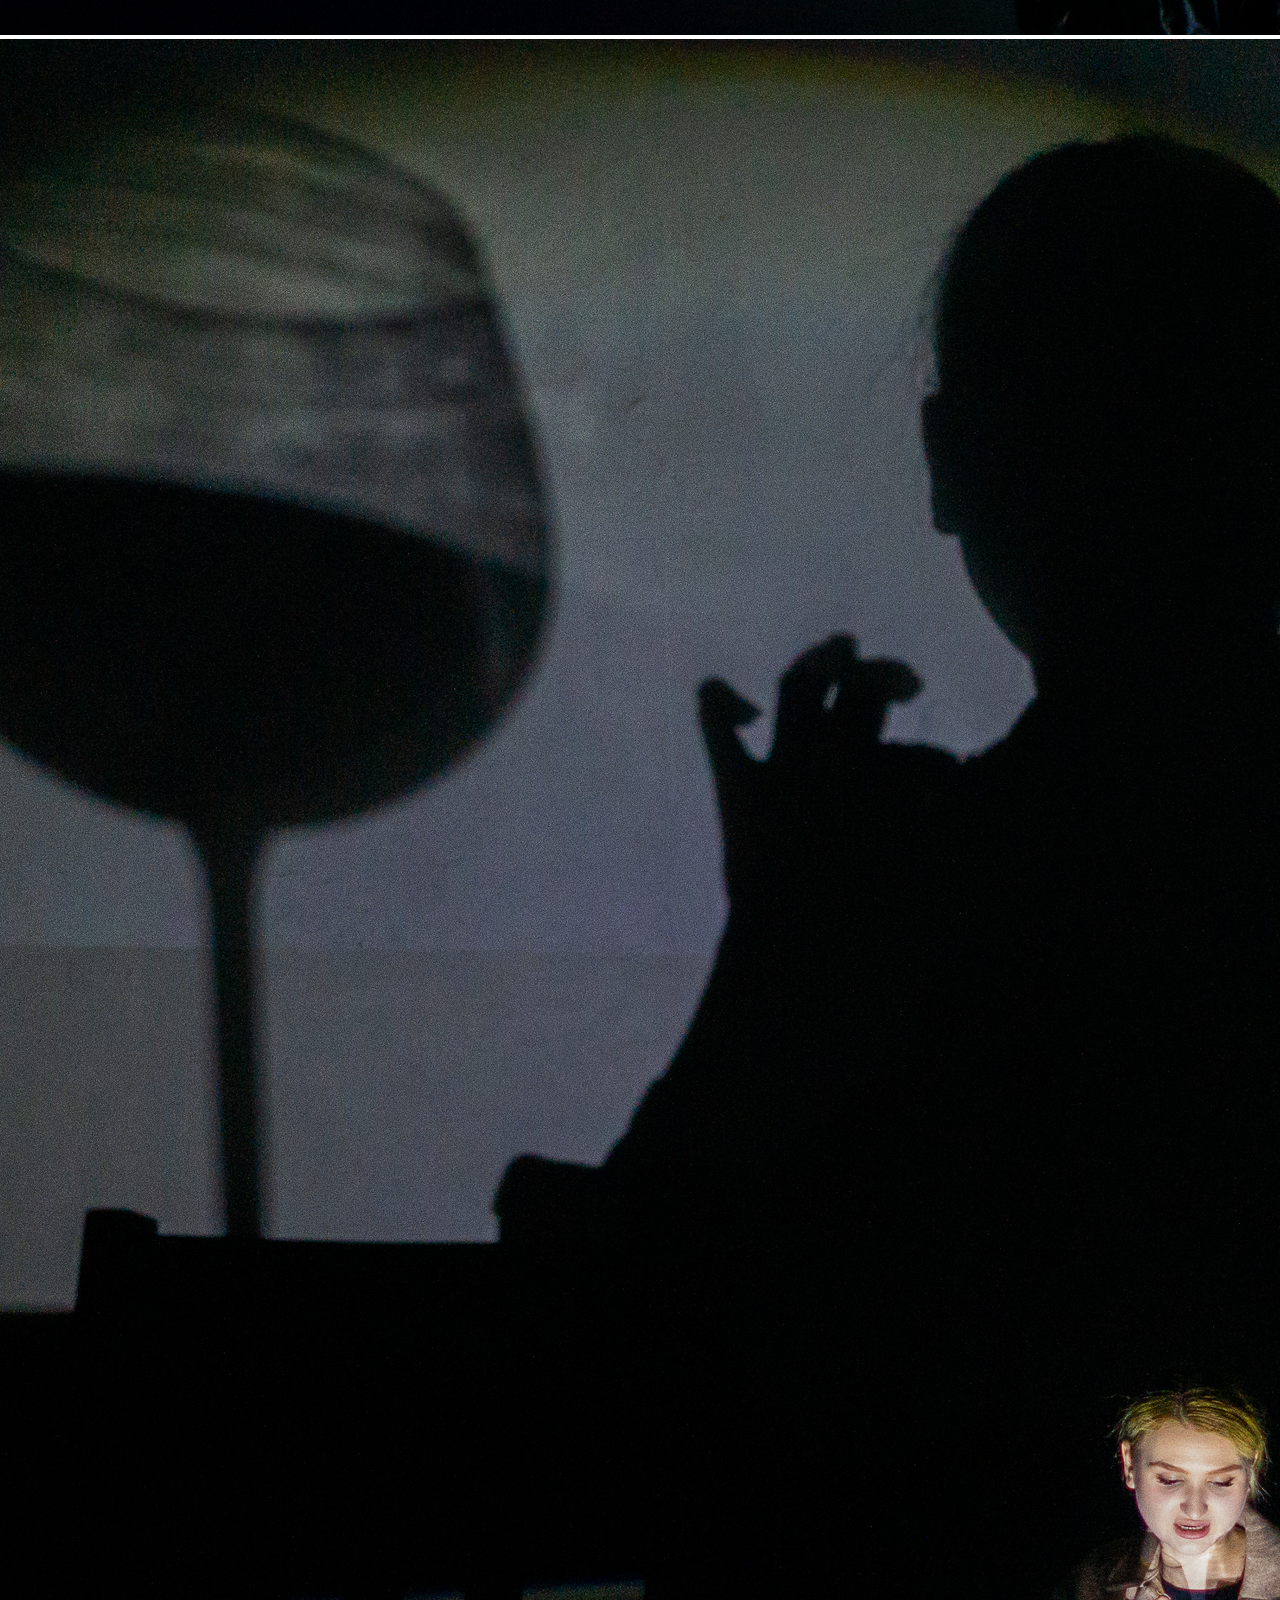
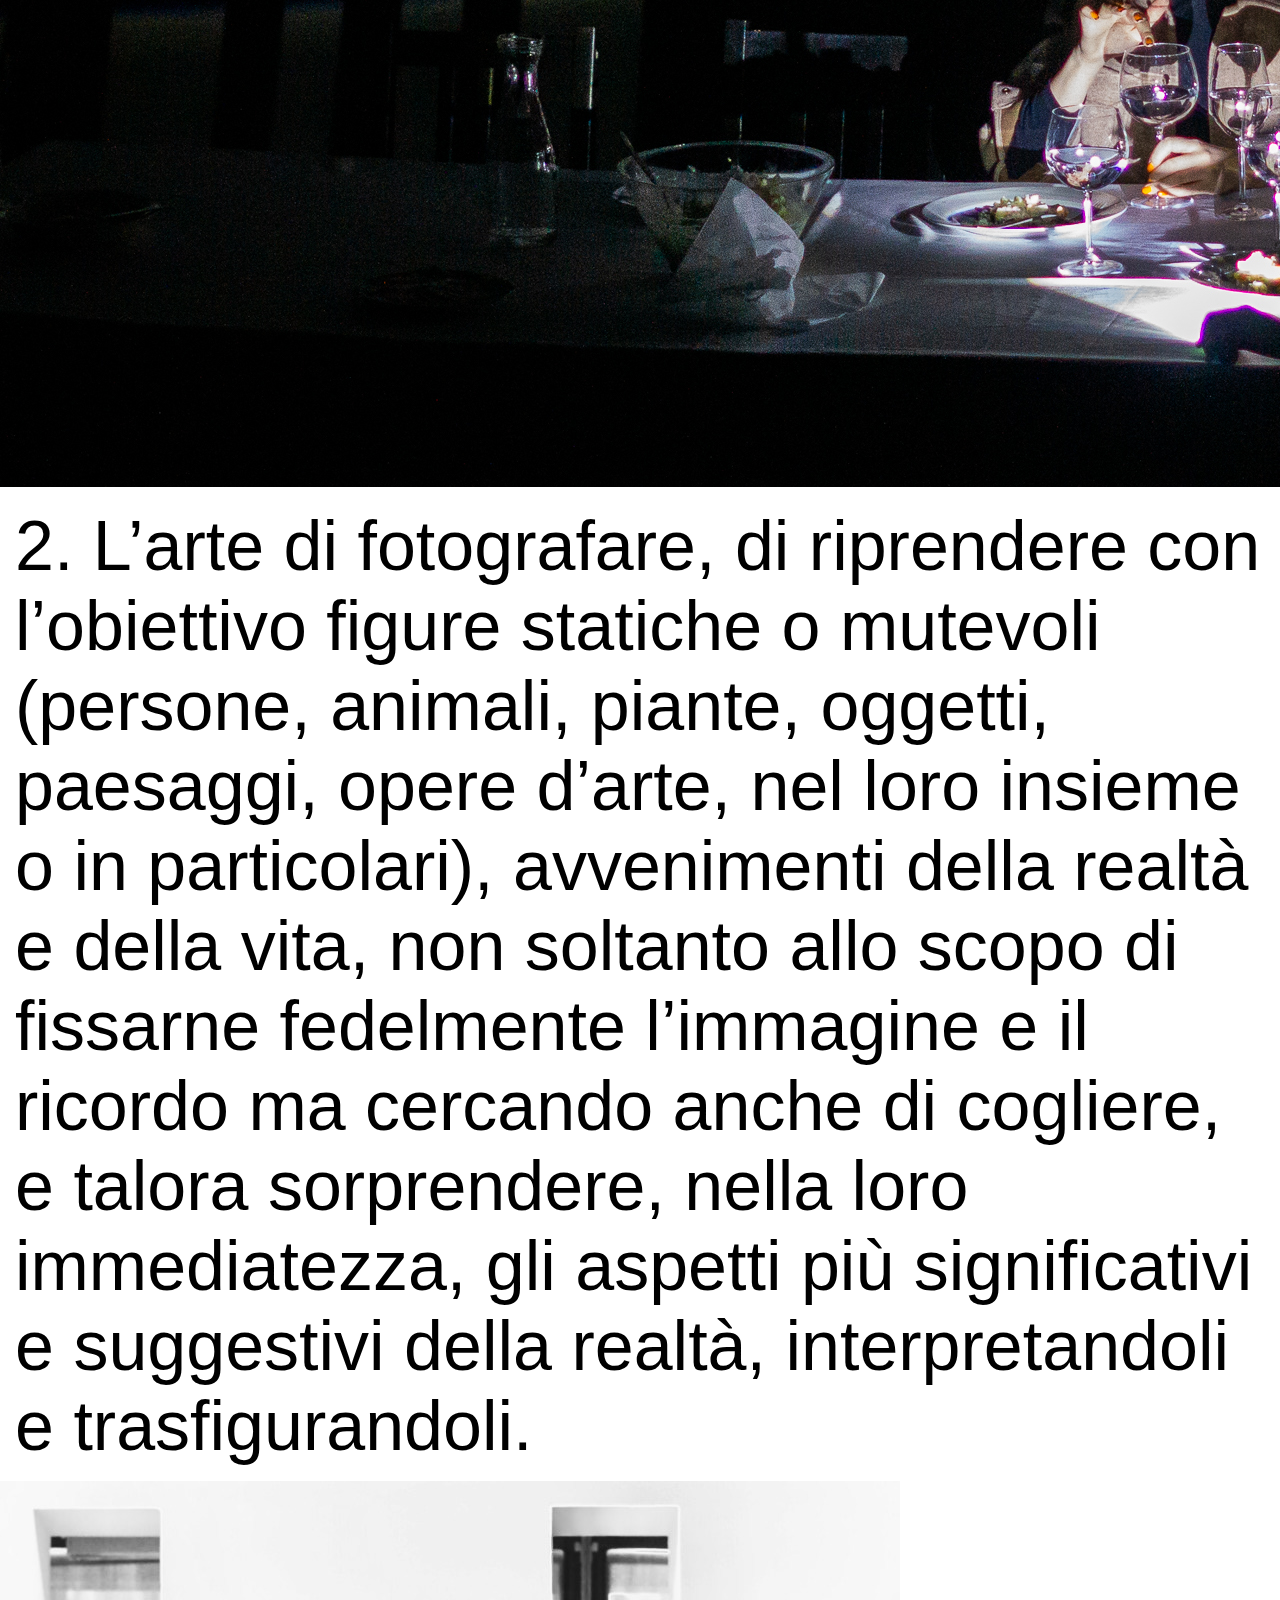
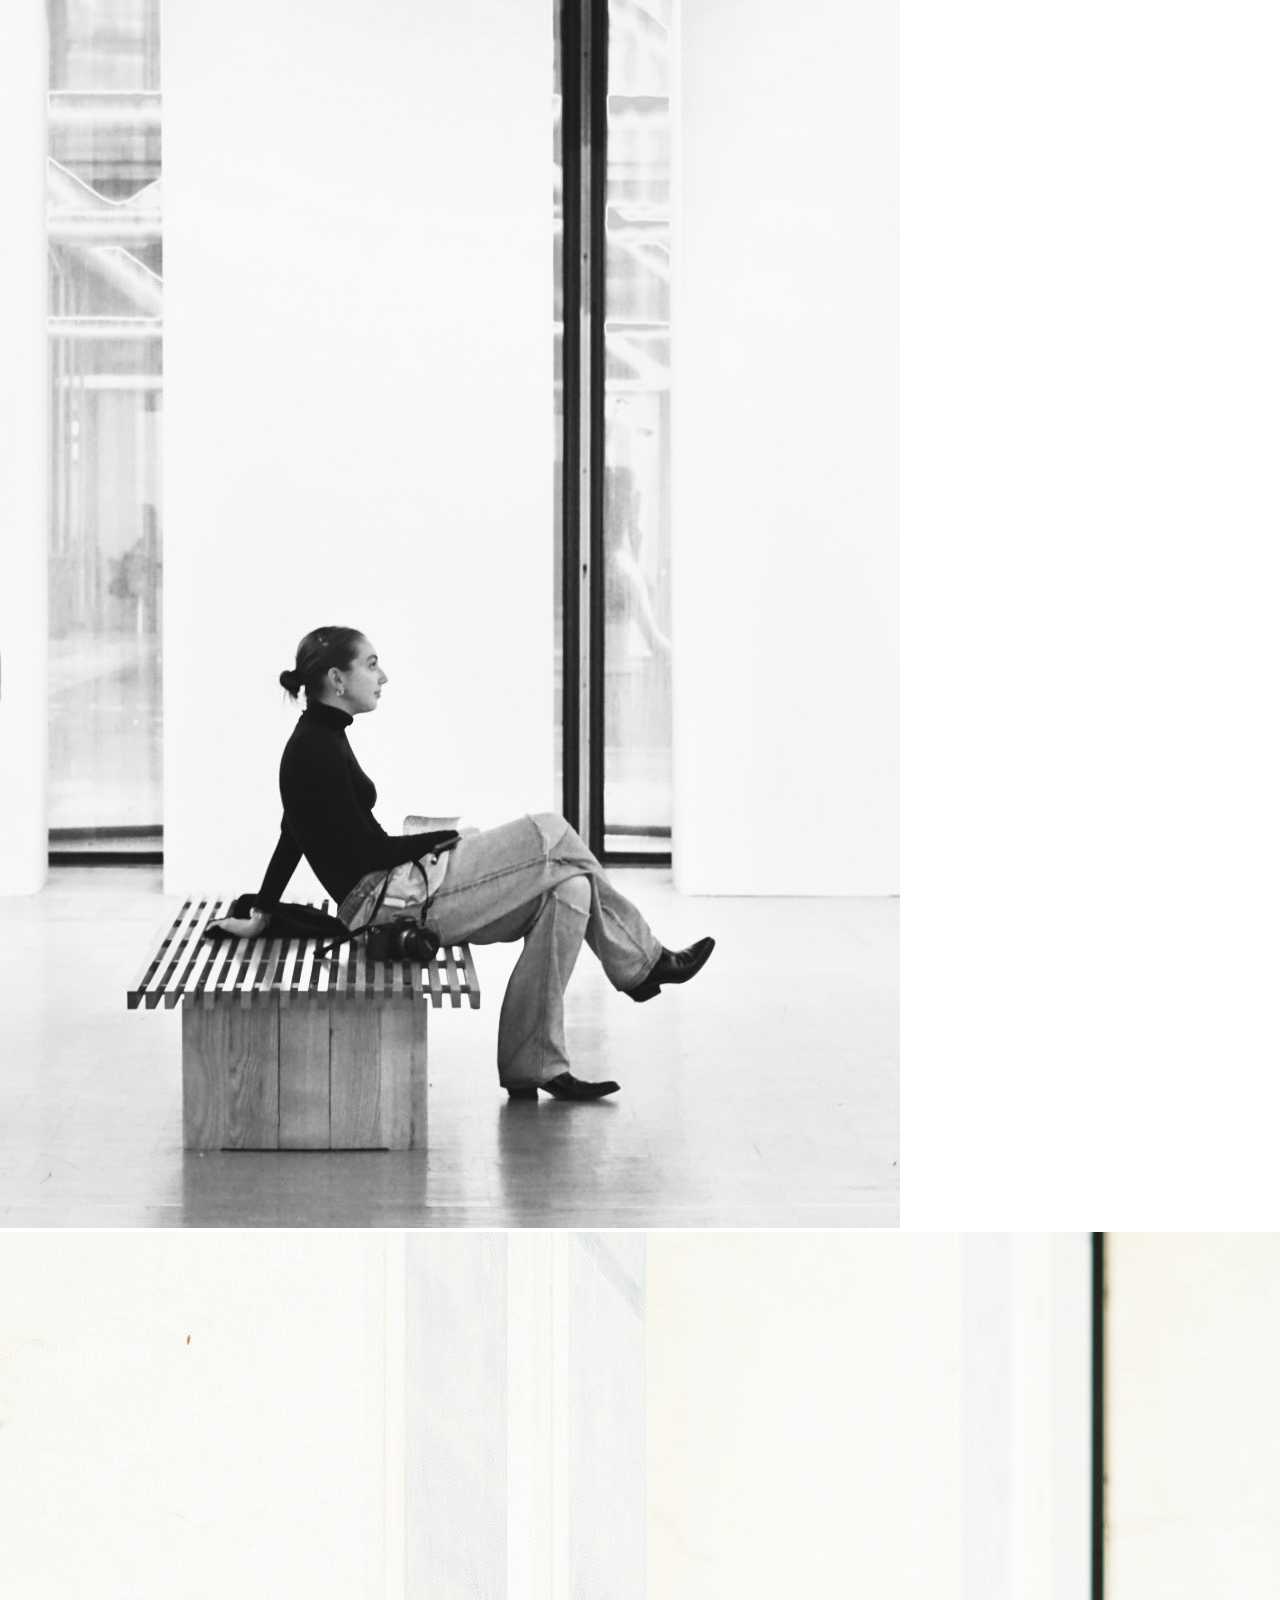
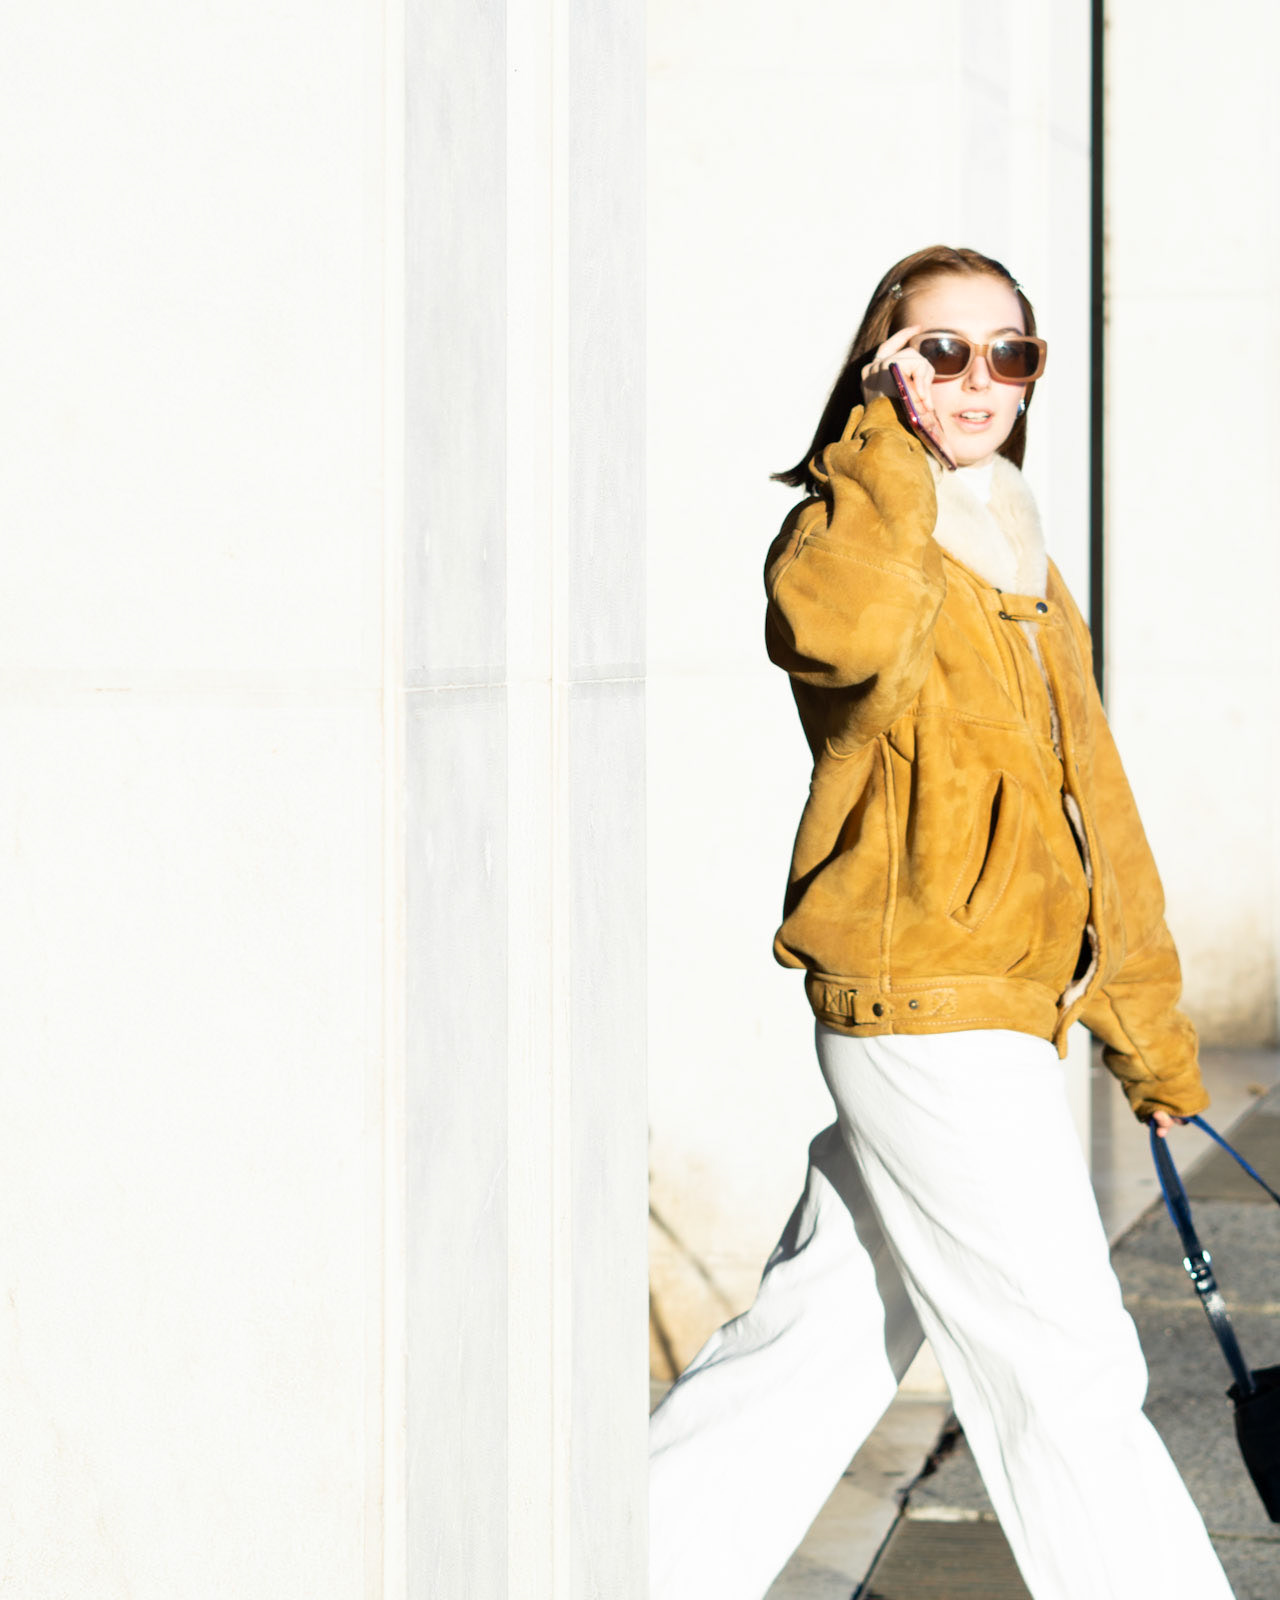
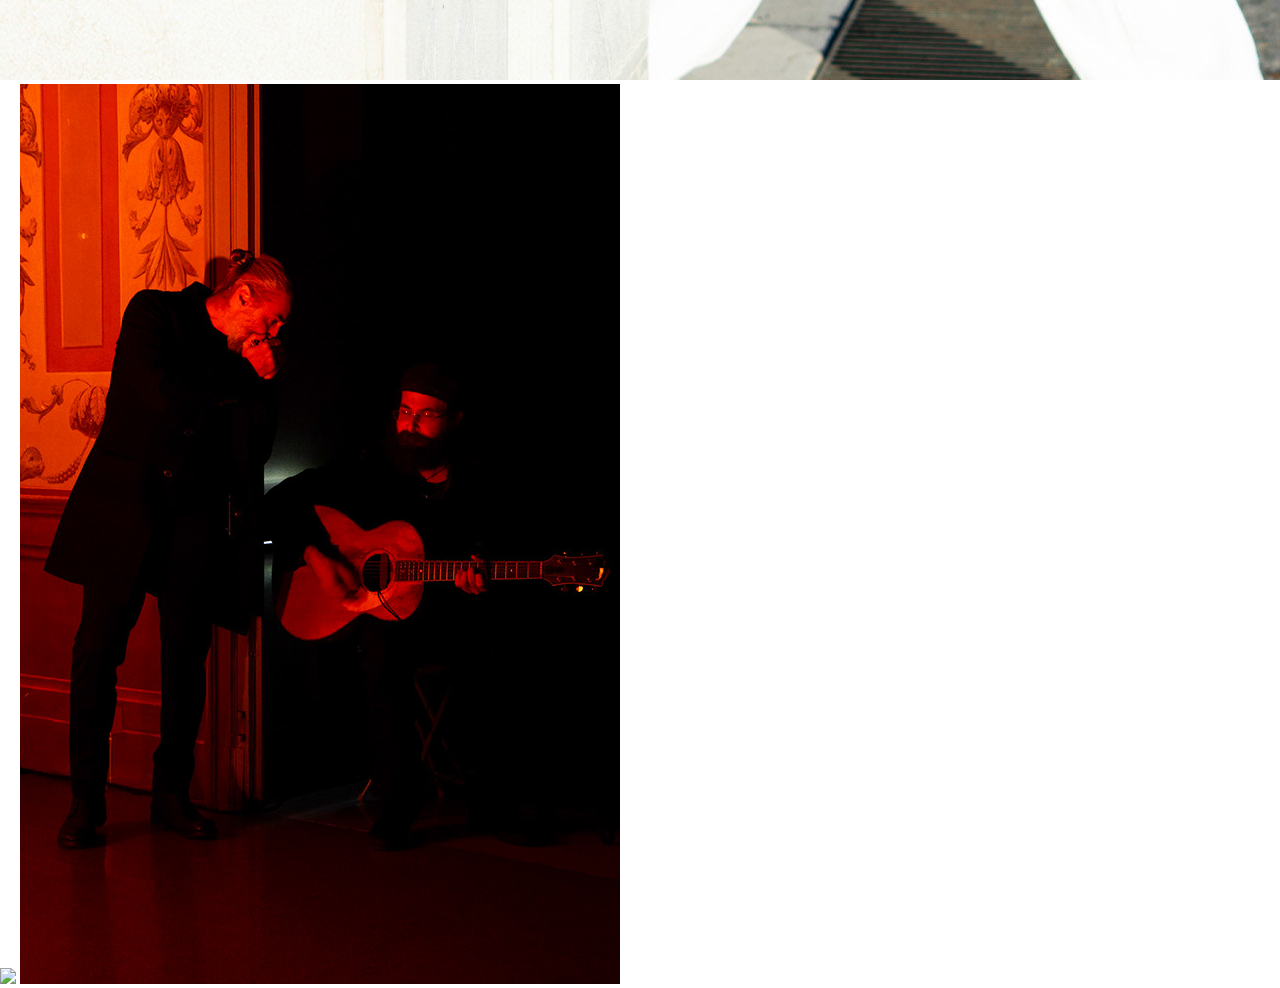
==== commit 34e7f1aa: "end" ====
--- a/ph.html
+++ b/ph.html
@@ -8,16 +8,37 @@
   <title>Gaia Di Donna Portfolio</title>
 </head>
 
+<body>
 
-</div class="menu-item" id="home">
+<div class="menu-item" id="home">
   <a href="index.html">
-     <h2>HOME</h2>
+     <h2 class="HOMEbutton">HOME</h2>
   </a>
 </div>
 
+<div>
+  <h2 class="vocabolario"> fotografìa s. f. [comp. di photo «foto» e graphy «grafia»]. </h2>
+</div>
 
-<body>
-    
+<div class="fascia">
+  <h2 class="vocabolario">1. Procedimento che, mediante processi chimico-fisici, permette di ottenere, servendosi di un apposito apparecchio (macchina fotografica), l’immagine di persone, oggetti, strutture, situazioni</h2> 
+  <div class="q-slider">
+   <img src="images/quadrato1.png" class="q-slide active">
+   <img src="images/quadrato2.jpg" class="q-slide">
+   <img src="images/quadrato3.jpg" class="q-slide">
+  </div>
+</div>
+
+<div class="fascia">
+  <h2 class="vocabolario">2. L’arte di fotografare, di riprendere con l’obiettivo figure statiche o mutevoli (persone, animali, piante, oggetti, paesaggi, opere d’arte, nel loro insieme o in particolari), avvenimenti della realtà e della vita, non soltanto allo scopo di fissarne fedelmente l’immagine e il ricordo  ma cercando anche di cogliere, e talora sorprendere, nella loro immediatezza, gli aspetti più significativi e suggestivi della realtà, interpretandoli e trasfigurandoli.</h2> 
+  <div class="v-slider">
+   <img src="images/verticale1.jpg" class="v-slide active">
+   <img src="images/verticale2.jpg" class="v-slide">
+   <img src="images/verticale3.jpg" class="v-slide">
+   <img src="images/verticale4.jpg" class="v-slide">
+  </div>
+</div>
+
 </body>
 
 <script src="animation.js"></script>
--- a/css/style.css
+++ b/css/style.css
@@ -12,91 +12,72 @@
 
 a {
   text-decoration: none;
+  color: black;
 }
 
-#toggle {
-  z-index: 200;
-  position: fixed;
-}
-
-#menu {
+#aboutItem {
+  height: 35%;
+  width: 48%;
   background-color: none;
   color: rgb(0, 0, 0);
-  width: 35vw;
-  height: 60vh;
-  text-align: left;
-  position: fixed;
-  left: -40vw;
-  top: 90px;
-  transition: all 0.6s;
-  z-index: 90;
-  padding: 15px;
+  position: absolute;
+  top: -35vh;
+  transition: all 1s;
+  padding-left: 15px;
 }
-#menu h3 {
-  font-weight: lighter;
+#aboutItem h3 {
+  font-size: 35px;
+  display: inline-block;
+}
+#aboutItem p {
   font-size: 13pt;
-  position: absolute;
-  line-height: 25px;
-}
-#menu h3 categories {
-  font-weight: bold;
-}
-#menu .social {
-  color: rgb(0, 0, 0);
-  text-decoration: none;
-}
-
-#menu .social:hover {
+  display: none;
   color: #1422eb;
 }
 
-#menu.active {
-  left: 0;
+#aboutItem.visible {
+  top: 12%;
 }
 
-body {
-  width: 100%;
-  height: 100%;
-  z-index: 0;
-}
-body .menu-item {
+.menu-item {
   width: 50%;
   height: 50%;
   position: fixed;
   display: inline-flex;
   flex-direction: column;
 }
-body #about {
-  top: 0;
-  left: 0;
+
+#about {
   background-color: #a5b700;
 }
-body #work {
-  left: 0;
+
+#work {
   top: 50%;
   background-color: #a5b700;
   justify-content: end;
 }
-body #graphic {
+
+#graphic {
   left: 50%;
   top: 50%;
   background-color: rgb(0, 0, 0);
   justify-content: end;
 }
-body #ph {
+
+#ph {
   left: 50%;
-  top: 0;
-  background-color: #dedede;
+  background-color: white;
   justify-content: end;
 }
-body .img-background {
+
+.img-background {
   height: 50vh;
   width: 50vw;
   display: none;
   object-fit: cover;
 }
 
-h2:hover {
+h2:hover, h3:hover, a:hover {
   color: #1422eb;
 }
 
@@ -107,74 +88,65 @@
   display: block;
 }
 
+#aboutItem h3:hover + p {
+  display: inline-block;
+}
+
 .scrolling {
   display: inline-block;
   white-space: nowrap;
-  display: inline-block;
   animation: scrolling 10s linear infinite;
 }
 
 .message {
   font-size: 70px;
-  color: #dedede;
+  color: white;
   white-space: nowrap;
   display: inline-block;
 }
 
 @keyframes scrolling {
   0% {
-    transform: translate3d(51%, 0, 0);
+    transform: translate3d(100%, 0, 0);
   }
   100% {
-    transform: translate3d(-100%, 0, 0);
+    transform: translate3d(-300%, 0, 0);
   }
 }
 @media screen and (max-width: 768px) {
-  #menu {
+  #aboutItem {
     background-color: #a5b700;
-    height: 90vh;
-    width: 100vw;
-    left: 0;
+    width: 100%;
+    height: 38%;
     top: -100vh;
     z-index: 100;
   }
-  #menu h3 {
-    margin-top: 70px;
+  #aboutItem p {
+    display: inline-block;
+    color: rgb(0, 0, 0);
   }
-  #menu.active {
-    top: 15vh;
+  h3:hover {
+    color: rgb(0, 0, 0);
   }
-  #toggle {
-    font-size: 50px;
-  }
-  body {
-    height: 100vh;
-    width: 100vw;
-    display: block;
-  }
-  body .menu-item {
+  .menu-item, .img-background {
     width: 100vw;
     height: 25vh;
   }
-  body .menu-item h2 {
-    font-size: 50px;
-  }
-  body #ph {
+  #ph {
     top: 25vh;
     left: 0px;
   }
-  body #ph .img-background {
-    height: 25vh;
-    width: 100vw;
-  }
-  body #work {
+  #work {
     top: 75vh;
   }
-  body #graphic {
+  #work .img-background {
+    display: none;
+  }
+  #work .notinhover {
+    display: block;
+  }
+  #graphic {
     left: 0px;
-  }
-  body #graphic .img-background {
-    display: none;
   }
 }
 
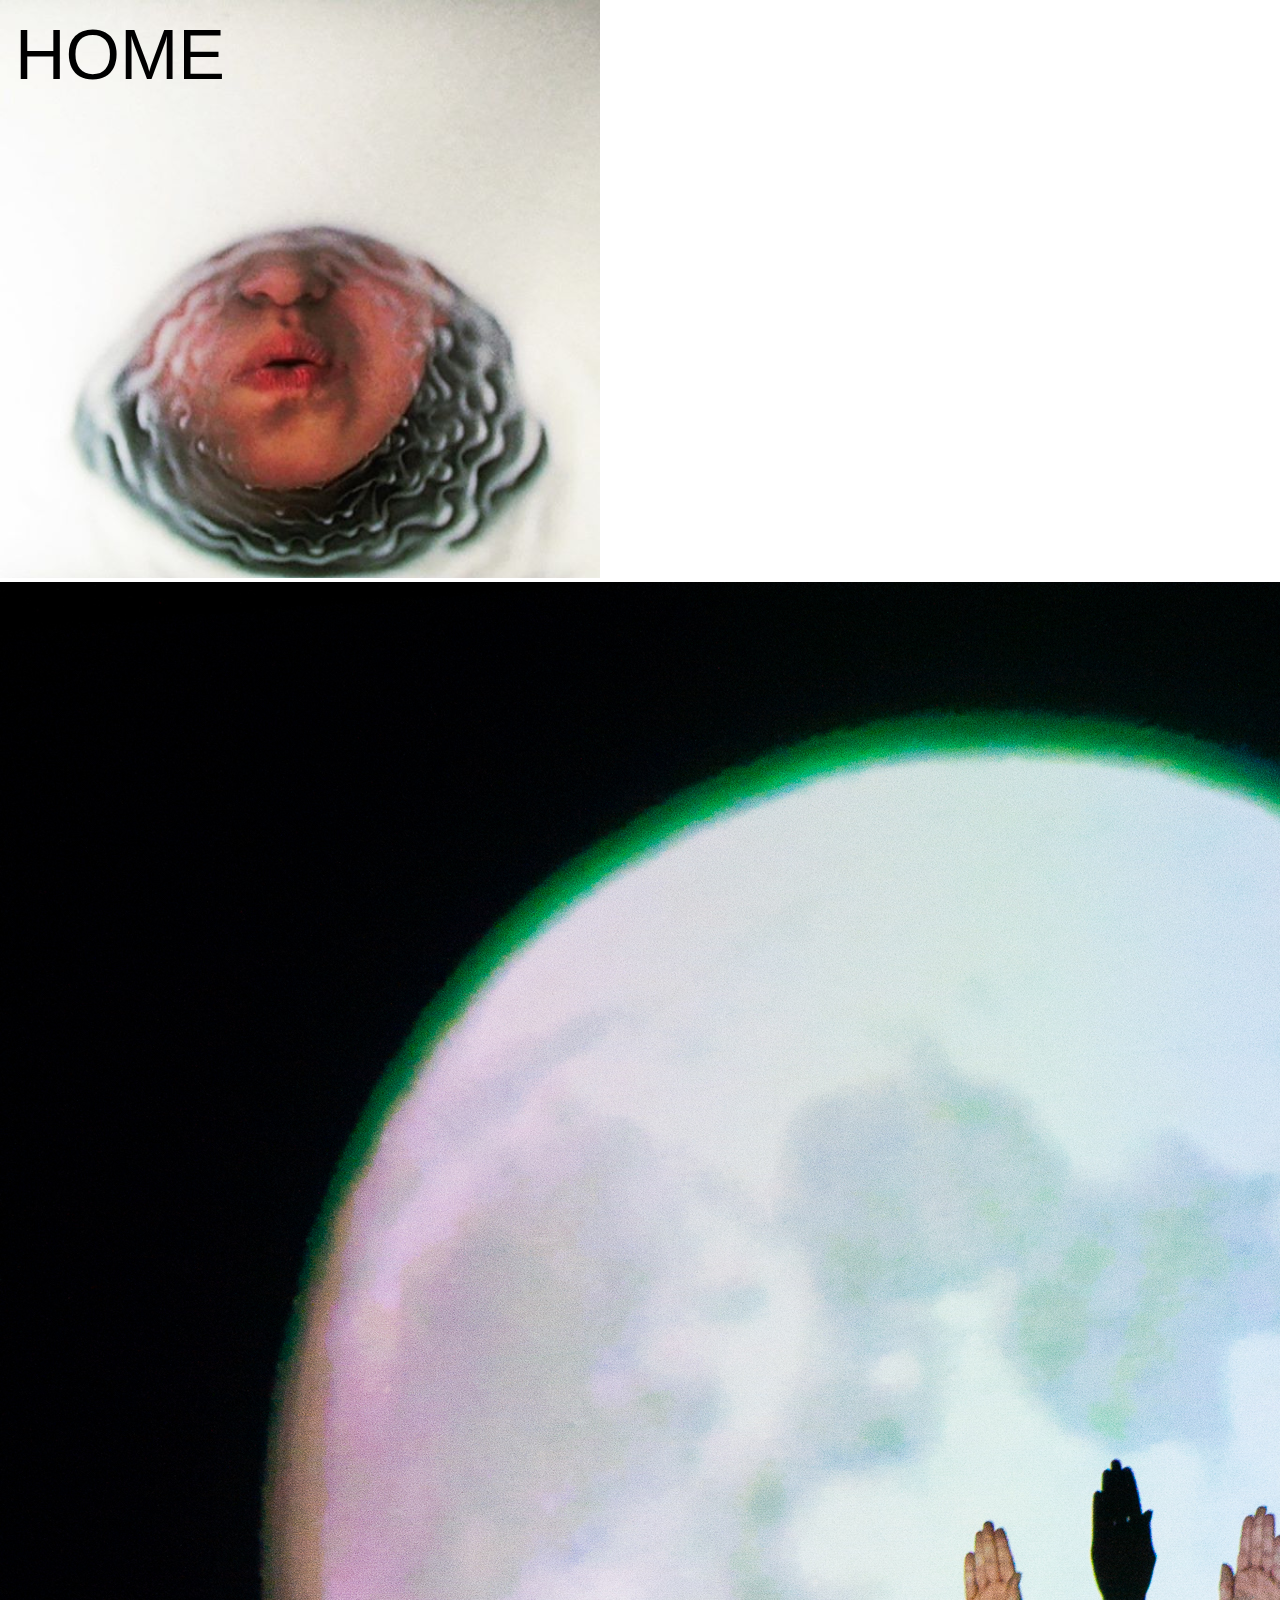
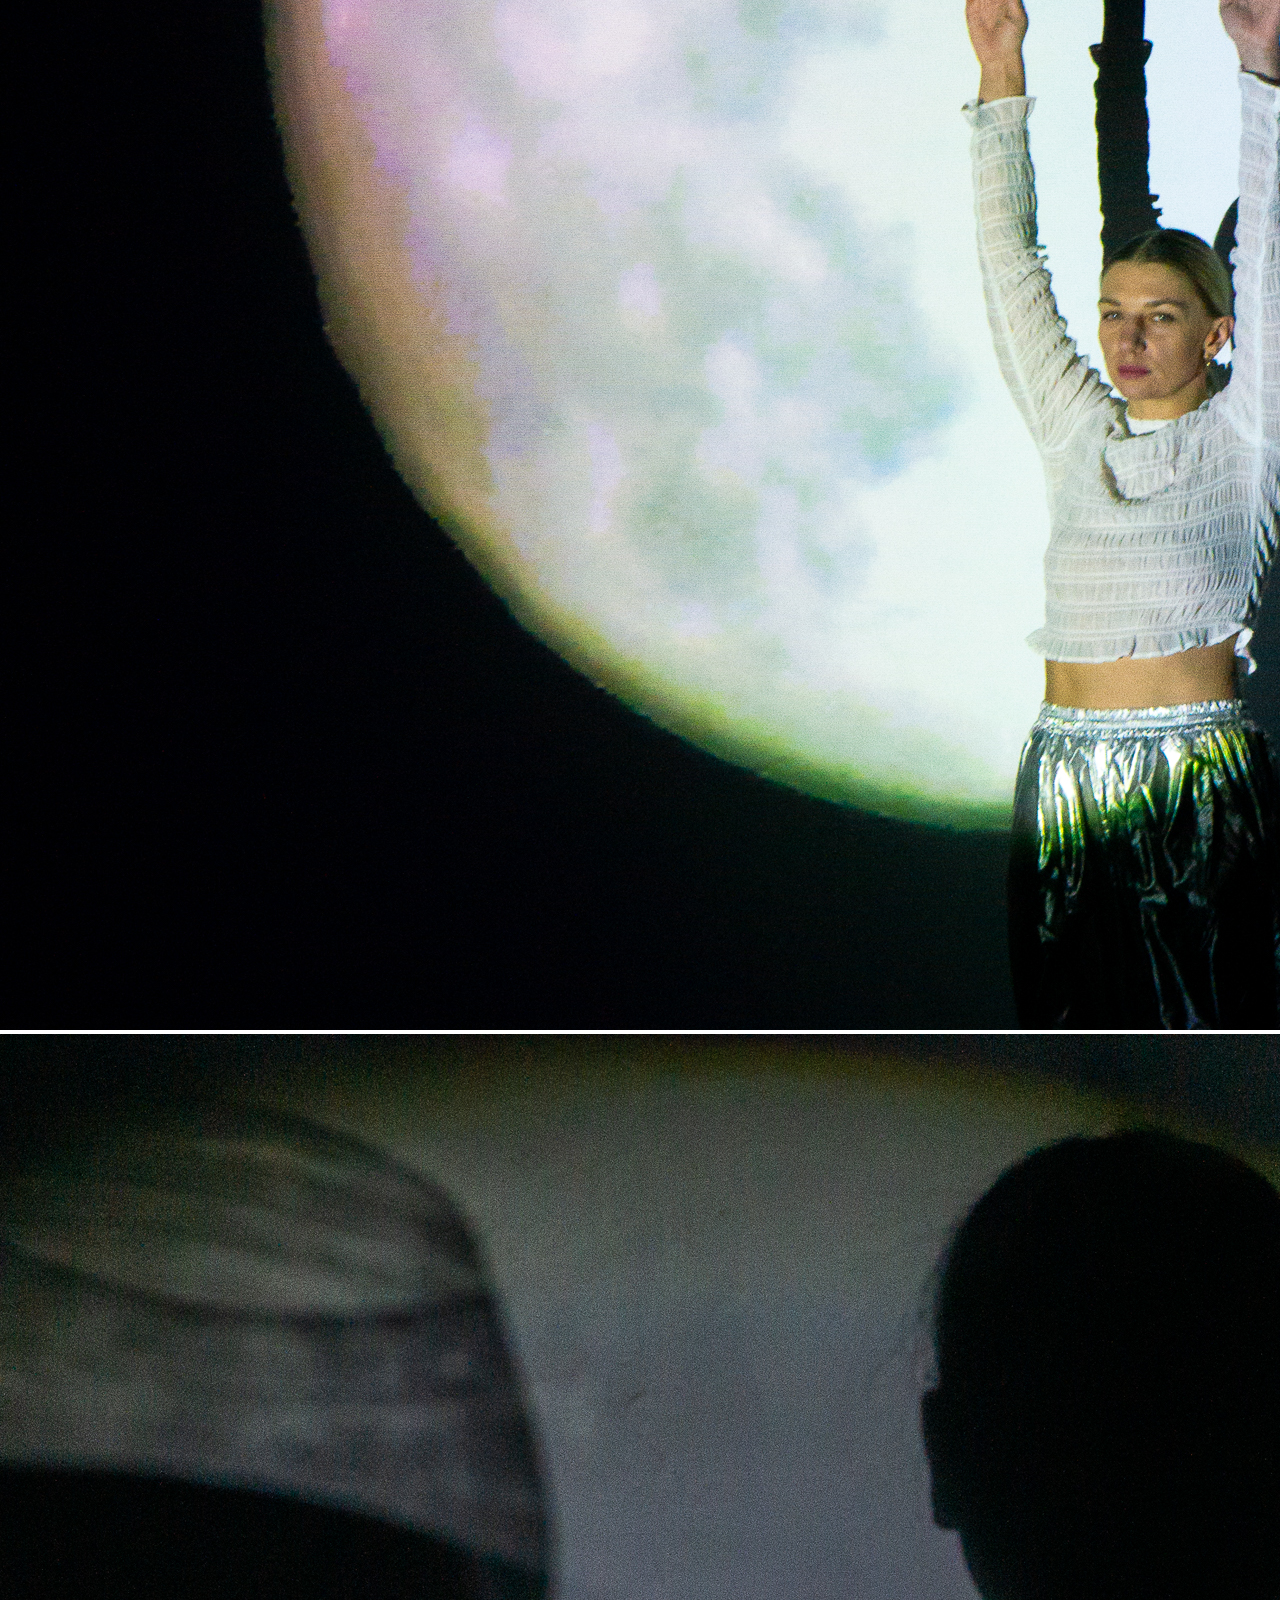
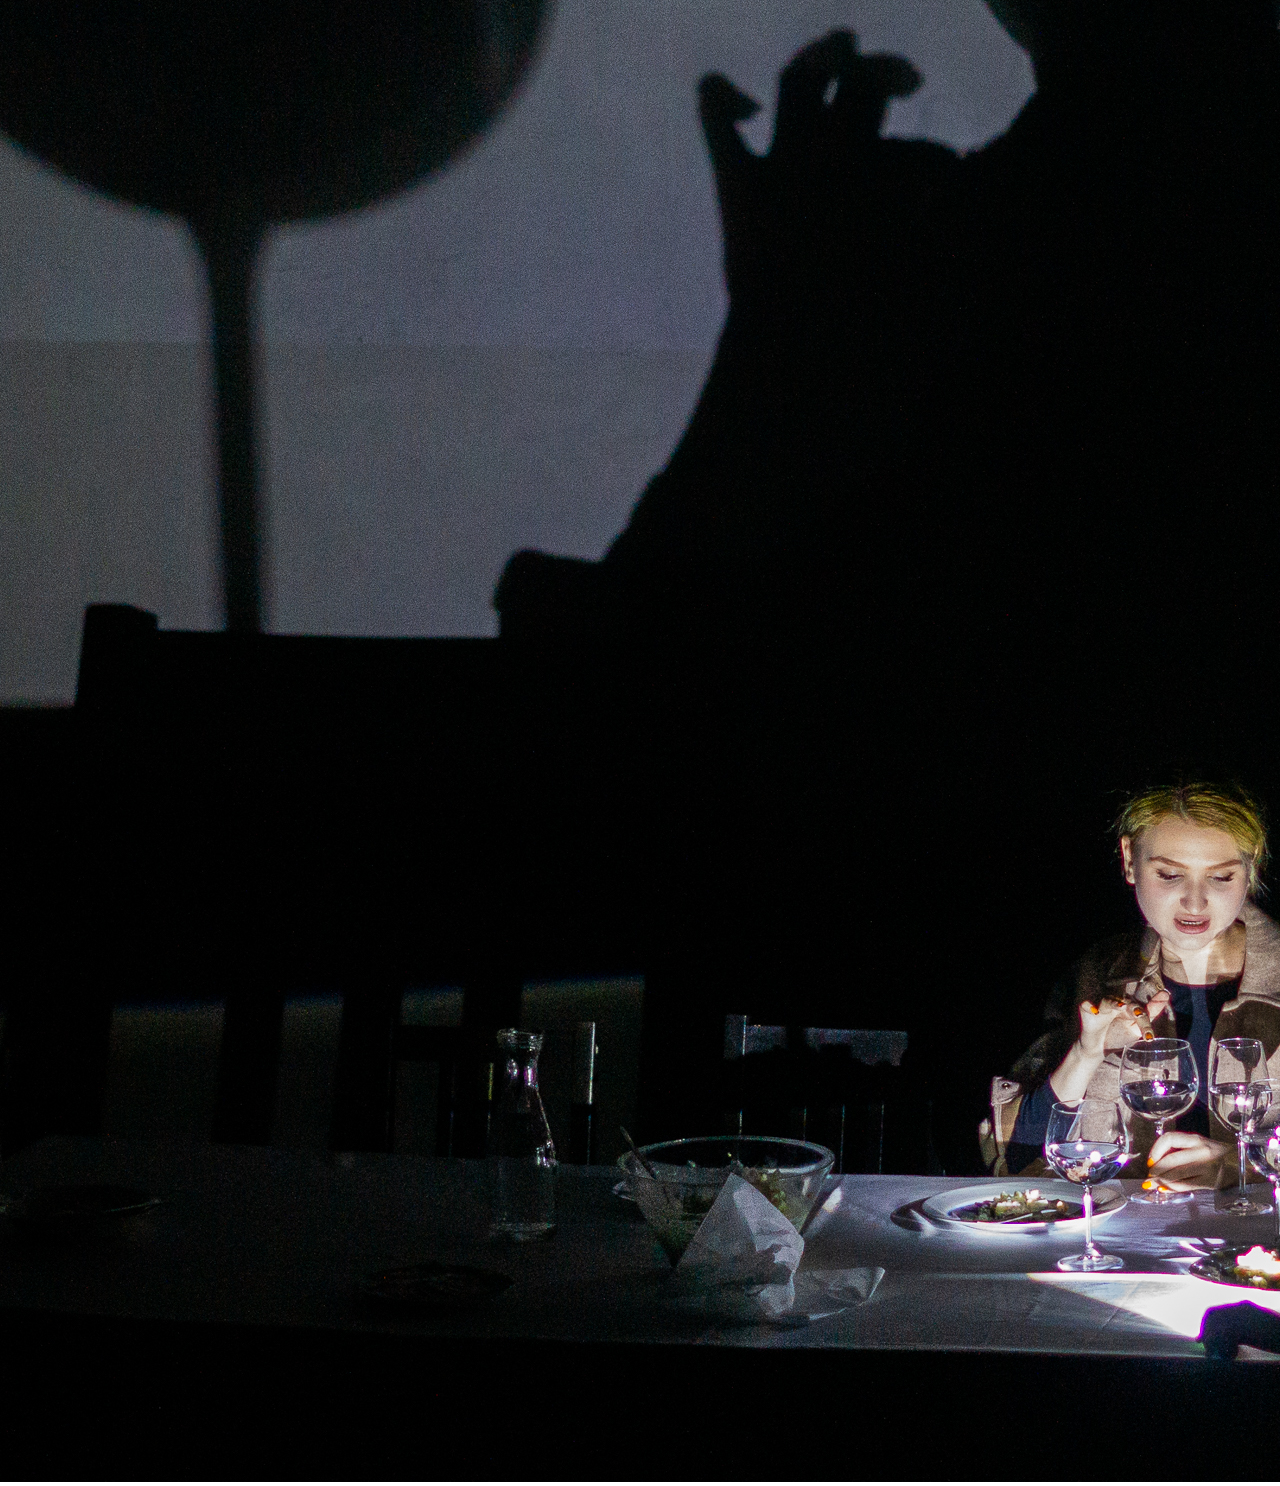
==== commit cd579eb1: "prova responsive2" ====
--- a/ph.html
+++ b/ph.html
@@ -16,28 +16,13 @@
   </a>
 </div>
 
-<div>
-  <h2 class="vocabolario"> fotografìa s. f. [comp. di photo «foto» e graphy «grafia»]. </h2>
-</div>
+<img src="images/quadrato1.png" class="q-slide active">
+<img src="images/quadrato2.jpg" class="q-slide">
+<img src="images/quadrato3.jpg" class="q-slide">
 
-<div class="fascia">
-  <h2 class="vocabolario">1. Procedimento che, mediante processi chimico-fisici, permette di ottenere, servendosi di un apposito apparecchio (macchina fotografica), l’immagine di persone, oggetti, strutture, situazioni</h2> 
-  <div class="q-slider">
-   <img src="images/quadrato1.png" class="q-slide active">
-   <img src="images/quadrato2.jpg" class="q-slide">
-   <img src="images/quadrato3.jpg" class="q-slide">
-  </div>
-</div>
 
-<div class="fascia">
-  <h2 class="vocabolario">2. L’arte di fotografare, di riprendere con l’obiettivo figure statiche o mutevoli (persone, animali, piante, oggetti, paesaggi, opere d’arte, nel loro insieme o in particolari), avvenimenti della realtà e della vita, non soltanto allo scopo di fissarne fedelmente l’immagine e il ricordo  ma cercando anche di cogliere, e talora sorprendere, nella loro immediatezza, gli aspetti più significativi e suggestivi della realtà, interpretandoli e trasfigurandoli.</h2> 
-  <div class="v-slider">
-   <img src="images/verticale1.jpg" class="v-slide active">
-   <img src="images/verticale2.jpg" class="v-slide">
-   <img src="images/verticale3.jpg" class="v-slide">
-   <img src="images/verticale4.jpg" class="v-slide">
-  </div>
-</div>
+
+
 
 </body>
 
--- a/css/style.css
+++ b/css/style.css
@@ -113,7 +113,7 @@
     transform: translate3d(-300%, 0, 0);
   }
 }
-@media screen and (max-width: 768px) {
+@media screen and (max-width: 600px) {
   #aboutItem {
     background-color: #a5b700;
     width: 100%;
